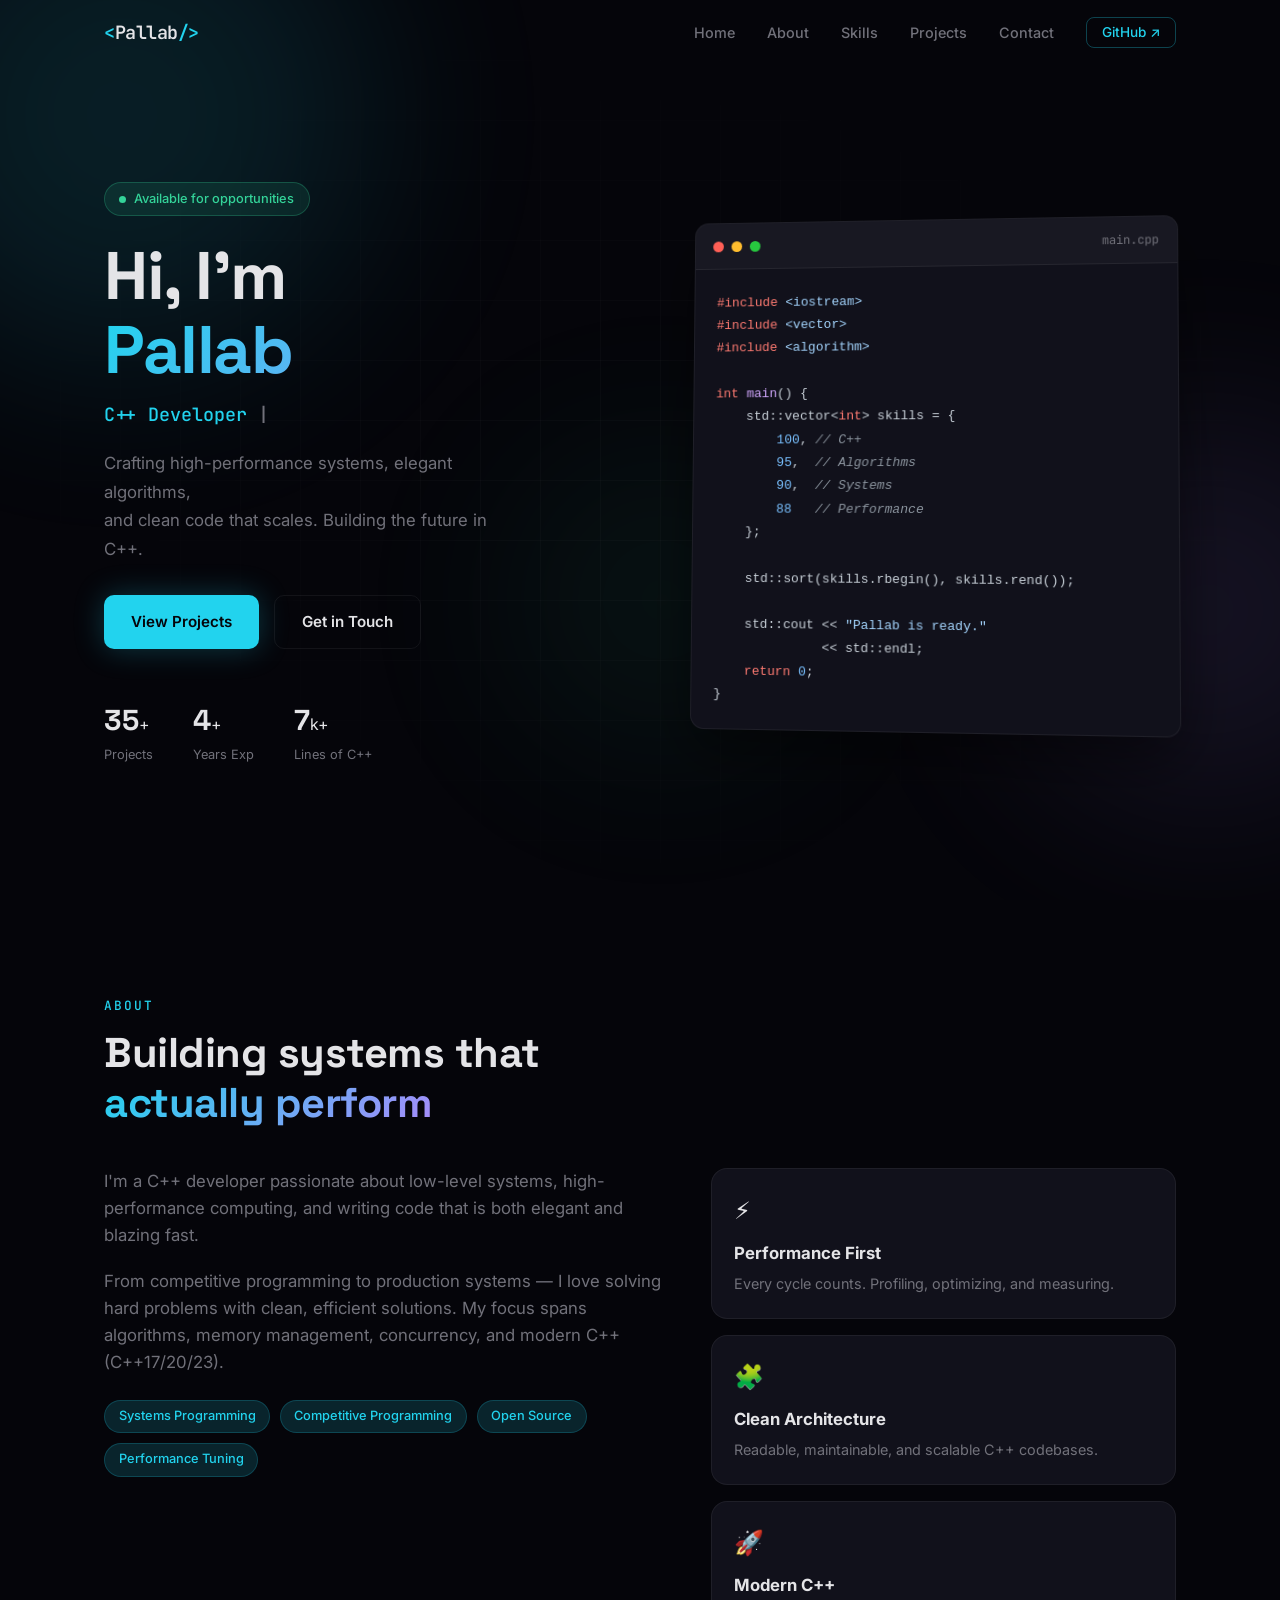
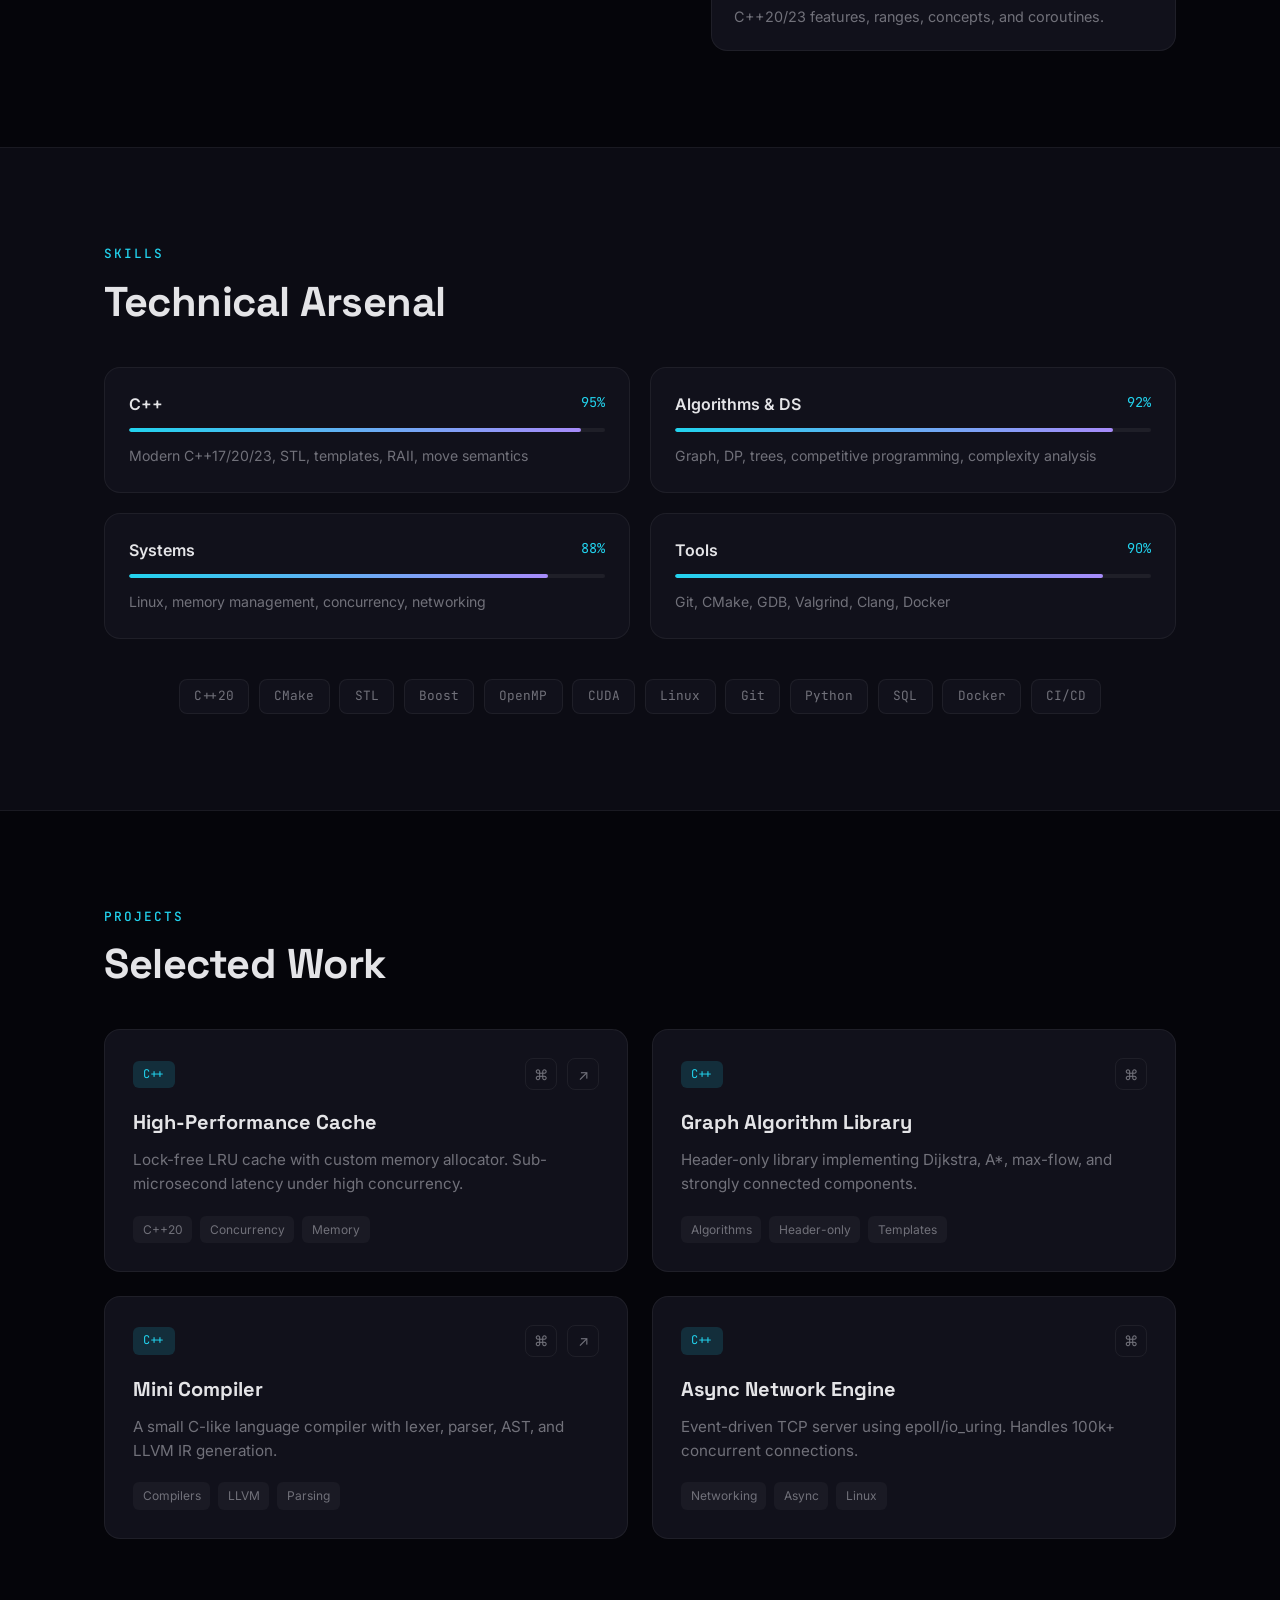
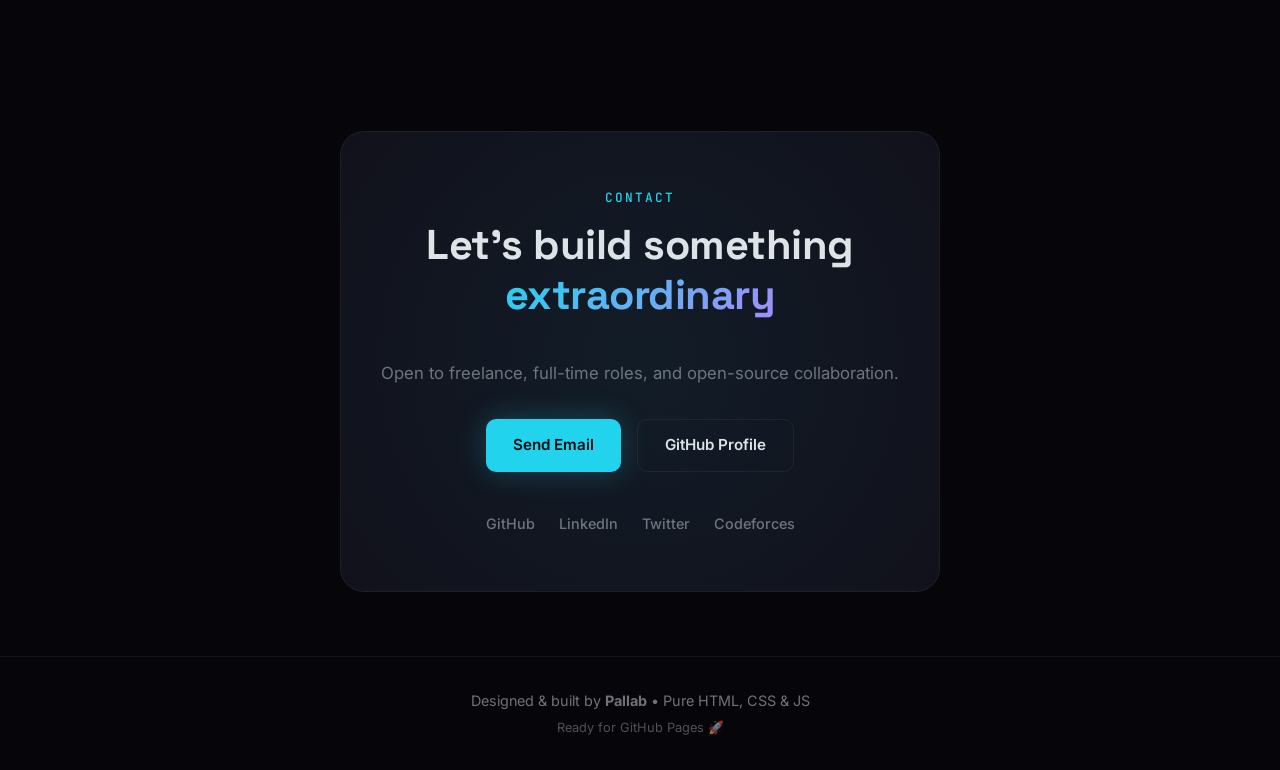
==== index.html @ 2d10306b "Add files via upload" ====
<!DOCTYPE html>
<html lang="en">
<head>
  <meta charset="UTF-8">
  <meta name="viewport" content="width=device-width, initial-scale=1.0">
  <title>Pallab • C++ Developer</title>
  <meta name="description" content="Pallab — Premium C++ Developer Portfolio. Systems, Algorithms & High-Performance Code.">
  <link rel="preconnect" href="https://fonts.googleapis.com">
  <link rel="preconnect" href="https://fonts.gstatic.com" crossorigin>
  <link href="https://fonts.googleapis.com/css2?family=Inter:wght@300;400;500;600;700&family=JetBrains+Mono:wght@400;500;600&family=Space+Grotesk:wght@400;500;600;700&display=swap" rel="stylesheet">
  <link rel="stylesheet" href="style.css">
</head>
<body>
  <!-- Cursor glow -->
  <div class="cursor-glow" id="cursorGlow"></div>

  <!-- Navbar -->
  <nav class="navbar" id="navbar">
    <div class="nav-inner">
      <a href="#home" class="logo">
        <span class="logo-bracket">&lt;</span>Pallab<span class="logo-bracket">/&gt;</span>
      </a>
      <ul class="nav-links" id="navLinks">
        <li><a href="#home">Home</a></li>
        <li><a href="#about">About</a></li>
        <li><a href="#skills">Skills</a></li>
        <li><a href="#projects">Projects</a></li>
        <li><a href="#contact">Contact</a></li>
        <li><a href="https://github.com" target="_blank" class="nav-github">GitHub ↗</a></li>
      </ul>
      <button class="menu-btn" id="menuBtn" aria-label="Menu">
        <span></span><span></span><span></span>
      </button>
    </div>
  </nav>

  <!-- Hero -->
  <section class="hero" id="home">
    <div class="hero-bg">
      <div class="grid-overlay"></div>
      <div class="orb orb-1"></div>
      <div class="orb orb-2"></div>
      <div class="orb orb-3"></div>
    </div>
    <div class="hero-content">
      <div class="hero-badge reveal">
        <span class="dot"></span> Available for opportunities
      </div>
      <h1 class="hero-title">
        <span class="reveal-text">Hi, I'm</span>
        <span class="name reveal-text">Pallab</span>
      </h1>
      <p class="hero-role reveal">
        <span class="typed-prefix">C++ Developer</span>
        <span class="typed-cursor">|</span>
      </p>
      <p class="hero-desc reveal">
        Crafting high-performance systems, elegant algorithms,<br>
        and clean code that scales. Building the future in C++.
      </p>
      <div class="hero-cta reveal">
        <a href="#projects" class="btn btn-primary">View Projects</a>
        <a href="#contact" class="btn btn-ghost">Get in Touch</a>
      </div>
      <div class="hero-stats reveal">
        <div class="stat">
          <span class="stat-num" data-count="50">0</span>+
          <span class="stat-label">Projects</span>
        </div>
        <div class="stat">
          <span class="stat-num" data-count="5">0</span>+
          <span class="stat-label">Years Exp</span>
        </div>
        <div class="stat">
          <span class="stat-num" data-count="10">0</span>k+
          <span class="stat-label">Lines of C++</span>
        </div>
      </div>
    </div>
    <div class="hero-code reveal">
      <div class="code-window">
        <div class="code-header">
          <span class="dot red"></span>
          <span class="dot yellow"></span>
          <span class="dot green"></span>
          <span class="code-title">main.cpp</span>
        </div>
        <pre class="code-body"><code><span class="kw">#include</span> <span class="str">&lt;iostream&gt;</span>
<span class="kw">#include</span> <span class="str">&lt;vector&gt;</span>
<span class="kw">#include</span> <span class="str">&lt;algorithm&gt;</span>

<span class="kw">int</span> <span class="fn">main</span>() {
    std::vector&lt;<span class="kw">int</span>&gt; skills = {
        <span class="num">100</span>, <span class="cm">// C++</span>
        <span class="num">95</span>,  <span class="cm">// Algorithms</span>
        <span class="num">90</span>,  <span class="cm">// Systems</span>
        <span class="num">88</span>   <span class="cm">// Performance</span>
    };
    
    std::sort(skills.rbegin(), skills.rend());
    
    std::cout &lt;&lt; <span class="str">"Pallab is ready."</span> 
              &lt;&lt; std::endl;
    <span class="kw">return</span> <span class="num">0</span>;
}</code></pre>
      </div>
    </div>
  </section>

  <!-- About -->
  <section class="about" id="about">
    <div class="container">
      <div class="section-label reveal">About</div>
      <h2 class="section-title reveal">Building systems that<br><span class="gradient">actually perform</span></h2>
      <div class="about-grid">
        <div class="about-text reveal">
          <p>
            I'm a C++ developer passionate about low-level systems, 
            high-performance computing, and writing code that is both 
            elegant and blazing fast.
          </p>
          <p>
            From competitive programming to production systems — 
            I love solving hard problems with clean, efficient solutions. 
            My focus spans algorithms, memory management, concurrency, 
            and modern C++ (C++17/20/23).
          </p>
          <div class="about-tags">
            <span>Systems Programming</span>
            <span>Competitive Programming</span>
            <span>Open Source</span>
            <span>Performance Tuning</span>
          </div>
        </div>
        <div class="about-cards">
          <div class="mini-card reveal">
            <div class="mini-icon">⚡</div>
            <h3>Performance First</h3>
            <p>Every cycle counts. Profiling, optimizing, and measuring.</p>
          </div>
          <div class="mini-card reveal">
            <div class="mini-icon">🧩</div>
            <h3>Clean Architecture</h3>
            <p>Readable, maintainable, and scalable C++ codebases.</p>
          </div>
          <div class="mini-card reveal">
            <div class="mini-icon">🚀</div>
            <h3>Modern C++</h3>
            <p>C++20/23 features, ranges, concepts, and coroutines.</p>
          </div>
        </div>
      </div>
    </div>
  </section>

  <!-- Skills -->
  <section class="skills" id="skills">
    <div class="container">
      <div class="section-label reveal">Skills</div>
      <h2 class="section-title reveal">Technical Arsenal</h2>
      <div class="skills-grid">
        <div class="skill-card reveal">
          <div class="skill-header">
            <span class="skill-name">C++</span>
            <span class="skill-pct">95%</span>
          </div>
          <div class="skill-bar"><div class="skill-fill" data-width="95"></div></div>
          <p>Modern C++17/20/23, STL, templates, RAII, move semantics</p>
        </div>
        <div class="skill-card reveal">
          <div class="skill-header">
            <span class="skill-name">Algorithms & DS</span>
            <span class="skill-pct">92%</span>
          </div>
          <div class="skill-bar"><div class="skill-fill" data-width="92"></div></div>
          <p>Graph, DP, trees, competitive programming, complexity analysis</p>
        </div>
        <div class="skill-card reveal">
          <div class="skill-header">
            <span class="skill-name">Systems</span>
            <span class="skill-pct">88%</span>
          </div>
          <div class="skill-bar"><div class="skill-fill" data-width="88"></div></div>
          <p>Linux, memory management, concurrency, networking</p>
        </div>
        <div class="skill-card reveal">
          <div class="skill-header">
            <span class="skill-name">Tools</span>
            <span class="skill-pct">90%</span>
          </div>
          <div class="skill-bar"><div class="skill-fill" data-width="90"></div></div>
          <p>Git, CMake, GDB, Valgrind, Clang, Docker</p>
        </div>
      </div>
      <div class="tech-pills reveal">
        <span>C++20</span><span>CMake</span><span>STL</span><span>Boost</span>
        <span>OpenMP</span><span>CUDA</span><span>Linux</span><span>Git</span>
        <span>Python</span><span>SQL</span><span>Docker</span><span>CI/CD</span>
      </div>
    </div>
  </section>

  <!-- Projects -->
  <section class="projects" id="projects">
    <div class="container">
      <div class="section-label reveal">Projects</div>
      <h2 class="section-title reveal">Selected Work</h2>
      <div class="projects-grid">
        <article class="project-card reveal">
          <div class="project-top">
            <span class="project-lang">C++</span>
            <div class="project-links">
              <a href="#" title="GitHub">⌘</a>
              <a href="#" title="Live">↗</a>
            </div>
          </div>
          <h3>High-Performance Cache</h3>
          <p>Lock-free LRU cache with custom memory allocator. Sub-microsecond latency under high concurrency.</p>
          <div class="project-tags">
            <span>C++20</span><span>Concurrency</span><span>Memory</span>
          </div>
        </article>
        <article class="project-card reveal">
          <div class="project-top">
            <span class="project-lang">C++</span>
            <div class="project-links">
              <a href="#" title="GitHub">⌘</a>
            </div>
          </div>
          <h3>Graph Algorithm Library</h3>
          <p>Header-only library implementing Dijkstra, A*, max-flow, and strongly connected components.</p>
          <div class="project-tags">
            <span>Algorithms</span><span>Header-only</span><span>Templates</span>
          </div>
        </article>
        <article class="project-card reveal">
          <div class="project-top">
            <span class="project-lang">C++</span>
            <div class="project-links">
              <a href="#" title="GitHub">⌘</a>
              <a href="#" title="Live">↗</a>
            </div>
          </div>
          <h3>Mini Compiler</h3>
          <p>A small C-like language compiler with lexer, parser, AST, and LLVM IR generation.</p>
          <div class="project-tags">
            <span>Compilers</span><span>LLVM</span><span>Parsing</span>
          </div>
        </article>
        <article class="project-card reveal">
          <div class="project-top">
            <span class="project-lang">C++</span>
            <div class="project-links">
              <a href="#" title="GitHub">⌘</a>
            </div>
          </div>
          <h3>Async Network Engine</h3>
          <p>Event-driven TCP server using epoll/io_uring. Handles 100k+ concurrent connections.</p>
          <div class="project-tags">
            <span>Networking</span><span>Async</span><span>Linux</span>
          </div>
        </article>
      </div>
    </div>
  </section>

  <!-- Contact -->
  <section class="contact" id="contact">
    <div class="container">
      <div class="contact-box reveal">
        <div class="section-label">Contact</div>
        <h2 class="section-title">Let's build something<br><span class="gradient">extraordinary</span></h2>
        <p class="contact-desc">Open to freelance, full-time roles, and open-source collaboration.</p>
        <div class="contact-actions">
          <a href="mailto:pallab@example.com" class="btn btn-primary">Send Email</a>
          <a href="https://github.com" target="_blank" class="btn btn-ghost">GitHub Profile</a>
        </div>
        <div class="socials">
          <a href="#" class="social">GitHub</a>
          <a href="#" class="social">LinkedIn</a>
          <a href="#" class="social">Twitter</a>
          <a href="#" class="social">Codeforces</a>
        </div>
      </div>
    </div>
  </section>

  <!-- Footer -->
  <footer class="footer">
    <div class="container">
      <p>Designed & built by <strong>Pallab</strong> • Pure HTML, CSS & JS</p>
      <p class="footer-note">Ready for GitHub Pages 🚀</p>
    </div>
  </footer>

  <script src="script.js"></script>
</body>
</html>
---- style.css ----
/* ===== Variables ===== */
:root {
  --bg: #05050a;
  --bg-elevated: #0c0c14;
  --bg-card: #11111b;
  --text: #e4e4e7;
  --text-muted: #71717a;
  --accent: #22d3ee;
  --accent-dim: rgba(34, 211, 238, 0.15);
  --purple: #a78bfa;
  --green: #34d399;
  --orange: #fb923c;
  --border: rgba(255, 255, 255, 0.06);
  --radius: 16px;
  --font: 'Inter', system-ui, sans-serif;
  --font-display: 'Space Grotesk', sans-serif;
  --font-mono: 'JetBrains Mono', monospace;
  --container: 1120px;
}

*, *::before, *::after { margin: 0; padding: 0; box-sizing: border-box; }

html { scroll-behavior: smooth; }

body {
  font-family: var(--font);
  background: var(--bg);
  color: var(--text);
  line-height: 1.6;
  overflow-x: hidden;
}

a { text-decoration: none; color: inherit; }
ul { list-style: none; }

.container {
  max-width: var(--container);
  margin: 0 auto;
  padding: 0 1.5rem;
}

/* ===== Cursor Glow ===== */
.cursor-glow {
  position: fixed;
  width: 400px;
  height: 400px;
  border-radius: 50%;
  background: radial-gradient(circle, rgba(34, 211, 238, 0.08), transparent 70%);
  pointer-events: none;
  z-index: 0;
  transform: translate(-50%, -50%);
  transition: opacity 0.3s ease;
  opacity: 0;
}

/* ===== Navbar ===== */
.navbar {
  position: fixed;
  top: 0; left: 0; right: 0;
  z-index: 100;
  padding: 1.1rem 0;
  transition: all 0.35s ease;
}
.navbar.scrolled {
  background: rgba(5, 5, 10, 0.85);
  backdrop-filter: blur(16px);
  border-bottom: 1px solid var(--border);
  padding: 0.85rem 0;
}
.nav-inner {
  max-width: var(--container);
  margin: 0 auto;
  padding: 0 1.5rem;
  display: flex;
  align-items: center;
  justify-content: space-between;
}
.logo {
  font-family: var(--font-mono);
  font-weight: 600;
  font-size: 1.15rem;
  letter-spacing: -0.5px;
}
.logo-bracket { color: var(--accent); }

.nav-links {
  display: flex;
  align-items: center;
  gap: 2rem;
}
.nav-links a {
  font-size: 0.9rem;
  font-weight: 500;
  color: var(--text-muted);
  transition: color 0.25s ease;
}
.nav-links a:hover { color: var(--text); }
.nav-github {
  color: var(--accent) !important;
  border: 1px solid rgba(34, 211, 238, 0.3);
  padding: 0.4rem 0.9rem;
  border-radius: 8px;
  font-size: 0.85rem !important;
}
.nav-github:hover {
  background: var(--accent-dim);
  border-color: var(--accent);
}

.menu-btn {
  display: none;
  flex-direction: column;
  gap: 5px;
  background: none;
  border: none;
  cursor: pointer;
  padding: 4px;
}
.menu-btn span {
  width: 22px; height: 2px;
  background: var(--text);
  border-radius: 2px;
  transition: all 0.3s ease;
}

/* ===== Buttons ===== */
.btn {
  display: inline-flex;
  align-items: center;
  justify-content: center;
  padding: 0.85rem 1.7rem;
  border-radius: 10px;
  font-family: var(--font);
  font-weight: 600;
  font-size: 0.95rem;
  border: none;
  cursor: pointer;
  transition: all 0.3s ease;
}
.btn-primary {
  background: var(--accent);
  color: #05050a;
  box-shadow: 0 0 30px rgba(34, 211, 238, 0.25);
}
.btn-primary:hover {
  transform: translateY(-2px);
  box-shadow: 0 0 40px rgba(34, 211, 238, 0.4);
}
.btn-ghost {
  background: transparent;
  color: var(--text);
  border: 1px solid var(--border);
}
.btn-ghost:hover {
  border-color: var(--accent);
  background: var(--accent-dim);
  transform: translateY(-2px);
}

/* ===== Hero ===== */
.hero {
  min-height: 100vh;
  display: grid;
  grid-template-columns: 1.1fr 1fr;
  align-items: center;
  gap: 3rem;
  max-width: var(--container);
  margin: 0 auto;
  padding: 7rem 1.5rem 4rem;
  position: relative;
}
.hero-bg {
  position: fixed;
  inset: 0;
  z-index: -1;
  overflow: hidden;
  pointer-events: none;
}
.grid-overlay {
  position: absolute;
  inset: 0;
  background-image:
    linear-gradient(rgba(255,255,255,0.02) 1px, transparent 1px),
    linear-gradient(90deg, rgba(255,255,255,0.02) 1px, transparent 1px);
  background-size: 60px 60px;
  mask-image: radial-gradient(ellipse at center, black 20%, transparent 70%);
}
.orb {
  position: absolute;
  border-radius: 50%;
  filter: blur(100px);
  opacity: 0.4;
  animation: float 18s ease-in-out infinite;
}
.orb-1 {
  width: 500px; height: 500px;
  background: var(--accent);
  top: -15%; left: -10%;
  opacity: 0.12;
}
.orb-2 {
  width: 400px; height: 400px;
  background: var(--purple);
  bottom: 10%; right: -10%;
  opacity: 0.1;
  animation-delay: -6s;
}
.orb-3 {
  width: 300px; height: 300px;
  background: var(--green);
  top: 50%; left: 40%;
  opacity: 0.08;
  animation-delay: -12s;
}
@keyframes float {
  0%, 100% { transform: translate(0, 0); }
  33% { transform: translate(30px, -20px); }
  66% { transform: translate(-20px, 25px); }
}

.hero-badge {
  display: inline-flex;
  align-items: center;
  gap: 0.5rem;
  font-size: 0.8rem;
  color: var(--green);
  background: rgba(52, 211, 153, 0.1);
  border: 1px solid rgba(52, 211, 153, 0.25);
  padding: 0.35rem 0.9rem;
  border-radius: 50px;
  margin-bottom: 1.5rem;
  font-weight: 500;
}
.hero-badge .dot {
  width: 7px; height: 7px;
  background: var(--green);
  border-radius: 50%;
  animation: pulse 2s ease infinite;
}
@keyframes pulse {
  0%, 100% { opacity: 1; }
  50% { opacity: 0.4; }
}

.hero-title {
  font-family: var(--font-display);
  font-size: clamp(2.8rem, 6vw, 4.2rem);
  font-weight: 700;
  line-height: 1.1;
  margin-bottom: 0.75rem;
  letter-spacing: -1.5px;
}
.hero-title .name {
  display: block;
  background: linear-gradient(135deg, var(--accent), var(--purple), var(--green));
  -webkit-background-clip: text;
  -webkit-text-fill-color: transparent;
  background-clip: text;
  background-size: 200% 200%;
  animation: gradientShift 6s ease infinite;
}
@keyframes gradientShift {
  0%, 100% { background-position: 0% 50%; }
  50% { background-position: 100% 50%; }
}

.hero-role {
  font-family: var(--font-mono);
  font-size: 1.15rem;
  color: var(--accent);
  margin-bottom: 1.25rem;
  font-weight: 500;
}
.typed-cursor {
  animation: blink 1s step-end infinite;
  color: var(--text-muted);
}
@keyframes blink {
  50% { opacity: 0; }
}

.hero-desc {
  color: var(--text-muted);
  font-size: 1.05rem;
  max-width: 420px;
  margin-bottom: 2rem;
  line-height: 1.7;
}

.hero-cta {
  display: flex;
  gap: 0.9rem;
  margin-bottom: 3rem;
  flex-wrap: wrap;
}

.hero-stats {
  display: flex;
  gap: 2.5rem;
}
.stat-num {
  font-family: var(--font-display);
  font-size: 1.8rem;
  font-weight: 700;
  color: var(--text);
}
.stat-label {
  display: block;
  font-size: 0.8rem;
  color: var(--text-muted);
  margin-top: 0.15rem;
}

/* Code Window */
.hero-code { perspective: 1000px; }
.code-window {
  background: var(--bg-card);
  border: 1px solid var(--border);
  border-radius: 14px;
  overflow: hidden;
  box-shadow: 0 25px 60px rgba(0,0,0,0.5);
  transform: rotateY(-4deg) rotateX(2deg);
  transition: transform 0.4s ease;
}
.code-window:hover {
  transform: rotateY(0) rotateX(0);
}
.code-header {
  display: flex;
  align-items: center;
  gap: 0.5rem;
  padding: 0.85rem 1.1rem;
  background: rgba(255,255,255,0.03);
  border-bottom: 1px solid var(--border);
}
.code-header .dot {
  width: 11px; height: 11px;
  border-radius: 50%;
}
.dot.red { background: #ff5f56; }
.dot.yellow { background: #ffbd2e; }
.dot.green { background: #27c93f; }
.code-title {
  margin-left: auto;
  font-family: var(--font-mono);
  font-size: 0.75rem;
  color: var(--text-muted);
}
.code-body {
  padding: 1.4rem;
  font-family: var(--font-mono);
  font-size: 0.82rem;
  line-height: 1.7;
  overflow-x: auto;
  color: #c9d1d9;
}
.code-body .kw { color: #ff7b72; }
.code-body .fn { color: #d2a8ff; }
.code-body .str { color: #a5d6ff; }
.code-body .num { color: #79c0ff; }
.code-body .cm { color: #8b949e; font-style: italic; }

/* ===== Sections Common ===== */
.section-label {
  font-family: var(--font-mono);
  font-size: 0.8rem;
  color: var(--accent);
  letter-spacing: 2px;
  text-transform: uppercase;
  margin-bottom: 0.75rem;
  font-weight: 500;
}
.section-title {
  font-family: var(--font-display);
  font-size: clamp(1.9rem, 4vw, 2.6rem);
  font-weight: 700;
  line-height: 1.2;
  margin-bottom: 2.5rem;
  letter-spacing: -0.5px;
}
.gradient {
  background: linear-gradient(135deg, var(--accent), var(--purple));
  -webkit-background-clip: text;
  -webkit-text-fill-color: transparent;
  background-clip: text;
}

/* ===== About ===== */
.about {
  padding: 6rem 0;
}
.about-grid {
  display: grid;
  grid-template-columns: 1.2fr 1fr;
  gap: 3rem;
  align-items: start;
}
.about-text p {
  color: var(--text-muted);
  margin-bottom: 1.2rem;
  font-size: 1.05rem;
}
.about-tags {
  display: flex;
  flex-wrap: wrap;
  gap: 0.6rem;
  margin-top: 1.5rem;
}
.about-tags span {
  font-size: 0.8rem;
  padding: 0.35rem 0.85rem;
  background: var(--accent-dim);
  border: 1px solid rgba(34, 211, 238, 0.2);
  border-radius: 50px;
  color: var(--accent);
  font-weight: 500;
}
.about-cards {
  display: flex;
  flex-direction: column;
  gap: 1rem;
}
.mini-card {
  background: var(--bg-card);
  border: 1px solid var(--border);
  border-radius: var(--radius);
  padding: 1.4rem;
  transition: all 0.3s ease;
}
.mini-card:hover {
  border-color: rgba(34, 211, 238, 0.3);
  transform: translateX(6px);
}
.mini-icon { font-size: 1.5rem; margin-bottom: 0.6rem; }
.mini-card h3 {
  font-size: 1.05rem;
  margin-bottom: 0.35rem;
}
.mini-card p {
  color: var(--text-muted);
  font-size: 0.9rem;
}

/* ===== Skills ===== */
.skills {
  padding: 6rem 0;
  background: var(--bg-elevated);
  border-top: 1px solid var(--border);
  border-bottom: 1px solid var(--border);
}
.skills-grid {
  display: grid;
  grid-template-columns: repeat(2, 1fr);
  gap: 1.25rem;
  margin-bottom: 2.5rem;
}
.skill-card {
  background: var(--bg-card);
  border: 1px solid var(--border);
  border-radius: var(--radius);
  padding: 1.5rem;
  transition: all 0.3s ease;
}
.skill-card:hover {
  border-color: rgba(34, 211, 238, 0.25);
}
.skill-header {
  display: flex;
  justify-content: space-between;
  margin-bottom: 0.7rem;
}
.skill-name { font-weight: 600; }
.skill-pct {
  font-family: var(--font-mono);
  font-size: 0.85rem;
  color: var(--accent);
}
.skill-bar {
  height: 4px;
  background: rgba(255,255,255,0.06);
  border-radius: 4px;
  overflow: hidden;
  margin-bottom: 0.8rem;
}
.skill-fill {
  height: 100%;
  width: 0;
  background: linear-gradient(90deg, var(--accent), var(--purple));
  border-radius: 4px;
  transition: width 1.2s cubic-bezier(0.22, 1, 0.36, 1);
}
.skill-card p {
  color: var(--text-muted);
  font-size: 0.88rem;
}
.tech-pills {
  display: flex;
  flex-wrap: wrap;
  gap: 0.6rem;
  justify-content: center;
}
.tech-pills span {
  font-family: var(--font-mono);
  font-size: 0.8rem;
  padding: 0.4rem 0.9rem;
  background: var(--bg-card);
  border: 1px solid var(--border);
  border-radius: 8px;
  color: var(--text-muted);
  transition: all 0.25s ease;
}
.tech-pills span:hover {
  border-color: var(--accent);
  color: var(--accent);
}

/* ===== Projects ===== */
.projects {
  padding: 6rem 0;
}
.projects-grid {
  display: grid;
  grid-template-columns: repeat(2, 1fr);
  gap: 1.5rem;
}
.project-card {
  background: var(--bg-card);
  border: 1px solid var(--border);
  border-radius: var(--radius);
  padding: 1.75rem;
  transition: all 0.35s ease;
  position: relative;
  overflow: hidden;
}
.project-card::before {
  content: '';
  position: absolute;
  top: 0; left: 0; right: 0;
  height: 2px;
  background: linear-gradient(90deg, var(--accent), var(--purple));
  opacity: 0;
  transition: opacity 0.3s ease;
}
.project-card:hover {
  border-color: rgba(34, 211, 238, 0.25);
  transform: translateY(-6px);
  box-shadow: 0 20px 40px rgba(0,0,0,0.3);
}
.project-card:hover::before { opacity: 1; }

.project-top {
  display: flex;
  justify-content: space-between;
  align-items: center;
  margin-bottom: 1rem;
}
.project-lang {
  font-family: var(--font-mono);
  font-size: 0.75rem;
  color: var(--accent);
  background: var(--accent-dim);
  padding: 0.25rem 0.65rem;
  border-radius: 6px;
}
.project-links {
  display: flex;
  gap: 0.6rem;
}
.project-links a {
  width: 32px; height: 32px;
  display: flex;
  align-items: center;
  justify-content: center;
  border: 1px solid var(--border);
  border-radius: 8px;
  font-size: 0.9rem;
  color: var(--text-muted);
  transition: all 0.25s ease;
}
.project-links a:hover {
  border-color: var(--accent);
  color: var(--accent);
}
.project-card h3 {
  font-family: var(--font-display);
  font-size: 1.25rem;
  margin-bottom: 0.6rem;
}
.project-card p {
  color: var(--text-muted);
  font-size: 0.95rem;
  margin-bottom: 1.2rem;
  line-height: 1.6;
}
.project-tags {
  display: flex;
  flex-wrap: wrap;
  gap: 0.5rem;
}
.project-tags span {
  font-size: 0.75rem;
  color: var(--text-muted);
  background: rgba(255,255,255,0.04);
  padding: 0.25rem 0.6rem;
  border-radius: 6px;
}

/* ===== Contact ===== */
.contact {
  padding: 6rem 0 4rem;
}
.contact-box {
  text-align: center;
  max-width: 600px;
  margin: 0 auto;
  background: var(--bg-card);
  border: 1px solid var(--border);
  border-radius: 24px;
  padding: 3.5rem 2rem;
  position: relative;
  overflow: hidden;
}
.contact-box::before {
  content: '';
  position: absolute;
  top: -50%; left: -50%;
  width: 200%; height: 200%;
  background: radial-gradient(circle at center, rgba(34, 211, 238, 0.06), transparent 50%);
  pointer-events: none;
}
.contact-desc {
  color: var(--text-muted);
  margin-bottom: 2rem;
  font-size: 1.05rem;
}
.contact-actions {
  display: flex;
  gap: 1rem;
  justify-content: center;
  flex-wrap: wrap;
  margin-bottom: 2.5rem;
}
.socials {
  display: flex;
  gap: 1.5rem;
  justify-content: center;
  flex-wrap: wrap;
}
.social {
  font-size: 0.9rem;
  color: var(--text-muted);
  font-weight: 500;
  transition: color 0.25s ease;
}
.social:hover { color: var(--accent); }

/* ===== Footer ===== */
.footer {
  padding: 2rem 0;
  border-top: 1px solid var(--border);
  text-align: center;
  color: var(--text-muted);
  font-size: 0.9rem;
}
.footer-note {
  margin-top: 0.35rem;
  font-size: 0.8rem;
  opacity: 0.7;
}

/* ===== Reveal Animation ===== */
.reveal {
  opacity: 0;
  transform: translateY(30px);
  transition: opacity 0.7s ease, transform 0.7s ease;
}
.reveal.visible {
  opacity: 1;
  transform: translateY(0);
}

/* ===== Responsive ===== */
@media (max-width: 960px) {
  .hero {
    grid-template-columns: 1fr;
    text-align: center;
    padding-top: 6rem;
  }
  .hero-desc { margin-left: auto; margin-right: auto; }
  .hero-cta, .hero-stats { justify-content: center; }
  .hero-code { max-width: 500px; margin: 0 auto; }
  .code-window { transform: none; }
  .about-grid { grid-template-columns: 1fr; }
  .skills-grid, .projects-grid { grid-template-columns: 1fr; }
}

@media (max-width: 720px) {
  .nav-links {
    position: fixed;
    top: 0; right: -100%;
    width: 70%;
    max-width: 280px;
    height: 100vh;
    background: rgba(5, 5, 10, 0.97);
    backdrop-filter: blur(20px);
    flex-direction: column;
    padding: 5.5rem 2rem;
    gap: 1.4rem;
    transition: right 0.35s ease;
    border-left: 1px solid var(--border);
  }
  .nav-links.open { right: 0; }
  .menu-btn { display: flex; }
  .menu-btn.active span:nth-child(1) { transform: rotate(45deg) translate(5px, 5px); }
  .menu-btn.active span:nth-child(2) { opacity: 0; }
  .menu-btn.active span:nth-child(3) { transform: rotate(-45deg) translate(5px, -5px); }
  .hero-stats { gap: 1.5rem; }
  .stat-num { font-size: 1.5rem; }
}
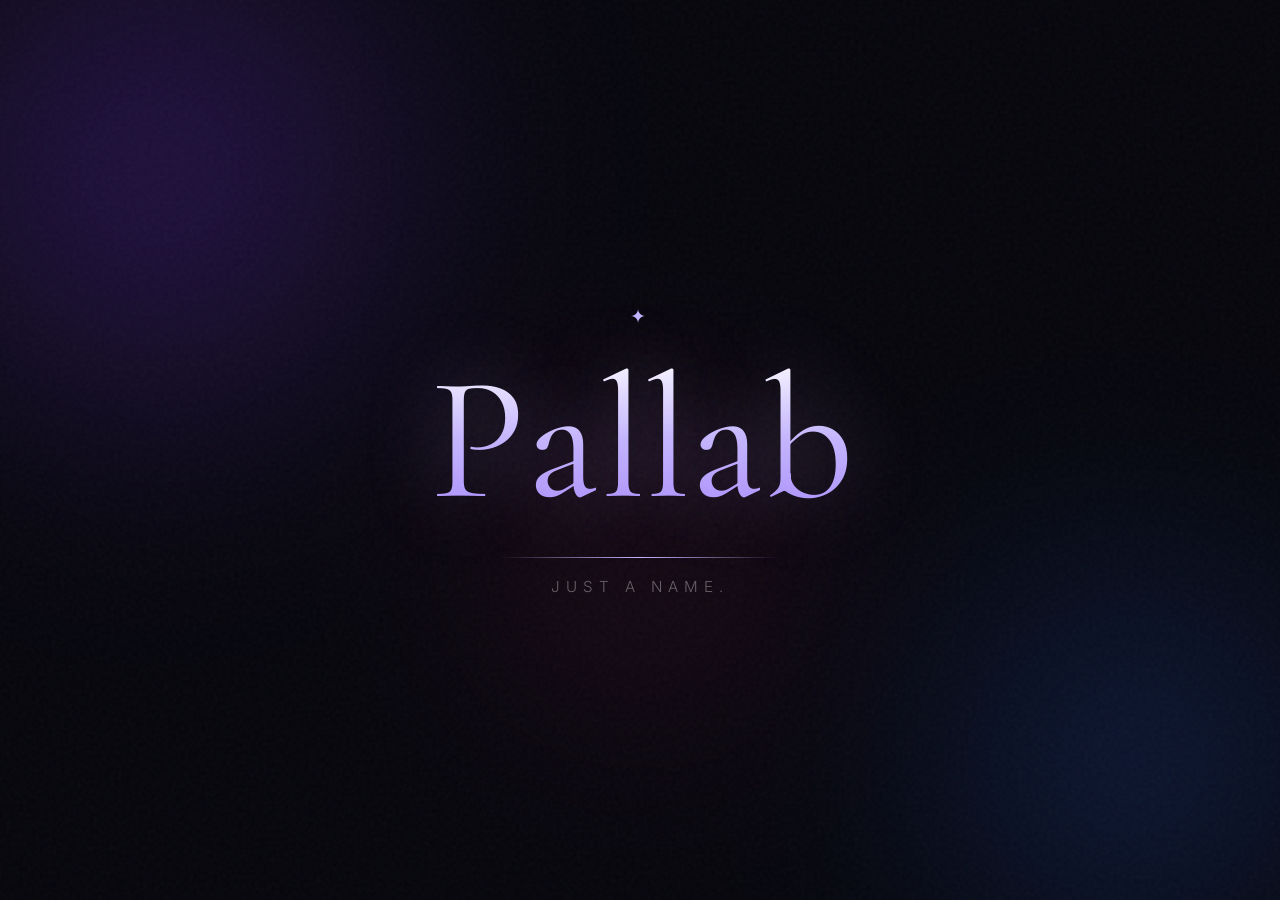
==== commit 72c933b7: "Add files via upload" ====
--- a/index.html
+++ b/index.html
@@ -3,295 +3,37 @@
 <head>
   <meta charset="UTF-8">
   <meta name="viewport" content="width=device-width, initial-scale=1.0">
-  <title>Pallab • C++ Developer</title>
-  <meta name="description" content="Pallab — Premium C++ Developer Portfolio. Systems, Algorithms & High-Performance Code.">
+  <title>Pallab</title>
   <link rel="preconnect" href="https://fonts.googleapis.com">
   <link rel="preconnect" href="https://fonts.gstatic.com" crossorigin>
-  <link href="https://fonts.googleapis.com/css2?family=Inter:wght@300;400;500;600;700&family=JetBrains+Mono:wght@400;500;600&family=Space+Grotesk:wght@400;500;600;700&display=swap" rel="stylesheet">
+  <link href="https://fonts.googleapis.com/css2?family=Cormorant+Garamond:wght@300;400;500;600&family=Inter:wght@300;400;500&display=swap" rel="stylesheet">
   <link rel="stylesheet" href="style.css">
 </head>
 <body>
-  <!-- Cursor glow -->
-  <div class="cursor-glow" id="cursorGlow"></div>
+  <div class="bg">
+    <div class="gradient gradient-1"></div>
+    <div class="gradient gradient-2"></div>
+    <div class="gradient gradient-3"></div>
+    <div class="noise"></div>
+  </div>
 
-  <!-- Navbar -->
-  <nav class="navbar" id="navbar">
-    <div class="nav-inner">
-      <a href="#home" class="logo">
-        <span class="logo-bracket">&lt;</span>Pallab<span class="logo-bracket">/&gt;</span>
-      </a>
-      <ul class="nav-links" id="navLinks">
-        <li><a href="#home">Home</a></li>
-        <li><a href="#about">About</a></li>
-        <li><a href="#skills">Skills</a></li>
-        <li><a href="#projects">Projects</a></li>
-        <li><a href="#contact">Contact</a></li>
-        <li><a href="https://github.com" target="_blank" class="nav-github">GitHub ↗</a></li>
-      </ul>
-      <button class="menu-btn" id="menuBtn" aria-label="Menu">
-        <span></span><span></span><span></span>
-      </button>
+  <main class="stage">
+    <div class="name-wrap">
+      <p class="eyebrow">✦</p>
+      <h1 class="name" id="name">
+        <span class="letter">P</span>
+        <span class="letter">a</span>
+        <span class="letter">l</span>
+        <span class="letter">l</span>
+        <span class="letter">a</span>
+        <span class="letter">b</span>
+      </h1>
+      <div class="line"></div>
+      <p class="tagline">just a name.</p>
     </div>
-  </nav>
+  </main>
 
-  <!-- Hero -->
-  <section class="hero" id="home">
-    <div class="hero-bg">
-      <div class="grid-overlay"></div>
-      <div class="orb orb-1"></div>
-      <div class="orb orb-2"></div>
-      <div class="orb orb-3"></div>
-    </div>
-    <div class="hero-content">
-      <div class="hero-badge reveal">
-        <span class="dot"></span> Available for opportunities
-      </div>
-      <h1 class="hero-title">
-        <span class="reveal-text">Hi, I'm</span>
-        <span class="name reveal-text">Pallab</span>
-      </h1>
-      <p class="hero-role reveal">
-        <span class="typed-prefix">C++ Developer</span>
-        <span class="typed-cursor">|</span>
-      </p>
-      <p class="hero-desc reveal">
-        Crafting high-performance systems, elegant algorithms,<br>
-        and clean code that scales. Building the future in C++.
-      </p>
-      <div class="hero-cta reveal">
-        <a href="#projects" class="btn btn-primary">View Projects</a>
-        <a href="#contact" class="btn btn-ghost">Get in Touch</a>
-      </div>
-      <div class="hero-stats reveal">
-        <div class="stat">
-          <span class="stat-num" data-count="50">0</span>+
-          <span class="stat-label">Projects</span>
-        </div>
-        <div class="stat">
-          <span class="stat-num" data-count="5">0</span>+
-          <span class="stat-label">Years Exp</span>
-        </div>
-        <div class="stat">
-          <span class="stat-num" data-count="10">0</span>k+
-          <span class="stat-label">Lines of C++</span>
-        </div>
-      </div>
-    </div>
-    <div class="hero-code reveal">
-      <div class="code-window">
-        <div class="code-header">
-          <span class="dot red"></span>
-          <span class="dot yellow"></span>
-          <span class="dot green"></span>
-          <span class="code-title">main.cpp</span>
-        </div>
-        <pre class="code-body"><code><span class="kw">#include</span> <span class="str">&lt;iostream&gt;</span>
-<span class="kw">#include</span> <span class="str">&lt;vector&gt;</span>
-<span class="kw">#include</span> <span class="str">&lt;algorithm&gt;</span>
-
-<span class="kw">int</span> <span class="fn">main</span>() {
-    std::vector&lt;<span class="kw">int</span>&gt; skills = {
-        <span class="num">100</span>, <span class="cm">// C++</span>
-        <span class="num">95</span>,  <span class="cm">// Algorithms</span>
-        <span class="num">90</span>,  <span class="cm">// Systems</span>
-        <span class="num">88</span>   <span class="cm">// Performance</span>
-    };
-    
-    std::sort(skills.rbegin(), skills.rend());
-    
-    std::cout &lt;&lt; <span class="str">"Pallab is ready."</span> 
-              &lt;&lt; std::endl;
-    <span class="kw">return</span> <span class="num">0</span>;
-}</code></pre>
-      </div>
-    </div>
-  </section>
-
-  <!-- About -->
-  <section class="about" id="about">
-    <div class="container">
-      <div class="section-label reveal">About</div>
-      <h2 class="section-title reveal">Building systems that<br><span class="gradient">actually perform</span></h2>
-      <div class="about-grid">
-        <div class="about-text reveal">
-          <p>
-            I'm a C++ developer passionate about low-level systems, 
-            high-performance computing, and writing code that is both 
-            elegant and blazing fast.
-          </p>
-          <p>
-            From competitive programming to production systems — 
-            I love solving hard problems with clean, efficient solutions. 
-            My focus spans algorithms, memory management, concurrency, 
-            and modern C++ (C++17/20/23).
-          </p>
-          <div class="about-tags">
-            <span>Systems Programming</span>
-            <span>Competitive Programming</span>
-            <span>Open Source</span>
-            <span>Performance Tuning</span>
-          </div>
-        </div>
-        <div class="about-cards">
-          <div class="mini-card reveal">
-            <div class="mini-icon">⚡</div>
-            <h3>Performance First</h3>
-            <p>Every cycle counts. Profiling, optimizing, and measuring.</p>
-          </div>
-          <div class="mini-card reveal">
-            <div class="mini-icon">🧩</div>
-            <h3>Clean Architecture</h3>
-            <p>Readable, maintainable, and scalable C++ codebases.</p>
-          </div>
-          <div class="mini-card reveal">
-            <div class="mini-icon">🚀</div>
-            <h3>Modern C++</h3>
-            <p>C++20/23 features, ranges, concepts, and coroutines.</p>
-          </div>
-        </div>
-      </div>
-    </div>
-  </section>
-
-  <!-- Skills -->
-  <section class="skills" id="skills">
-    <div class="container">
-      <div class="section-label reveal">Skills</div>
-      <h2 class="section-title reveal">Technical Arsenal</h2>
-      <div class="skills-grid">
-        <div class="skill-card reveal">
-          <div class="skill-header">
-            <span class="skill-name">C++</span>
-            <span class="skill-pct">95%</span>
-          </div>
-          <div class="skill-bar"><div class="skill-fill" data-width="95"></div></div>
-          <p>Modern C++17/20/23, STL, templates, RAII, move semantics</p>
-        </div>
-        <div class="skill-card reveal">
-          <div class="skill-header">
-            <span class="skill-name">Algorithms & DS</span>
-            <span class="skill-pct">92%</span>
-          </div>
-          <div class="skill-bar"><div class="skill-fill" data-width="92"></div></div>
-          <p>Graph, DP, trees, competitive programming, complexity analysis</p>
-        </div>
-        <div class="skill-card reveal">
-          <div class="skill-header">
-            <span class="skill-name">Systems</span>
-            <span class="skill-pct">88%</span>
-          </div>
-          <div class="skill-bar"><div class="skill-fill" data-width="88"></div></div>
-          <p>Linux, memory management, concurrency, networking</p>
-        </div>
-        <div class="skill-card reveal">
-          <div class="skill-header">
-            <span class="skill-name">Tools</span>
-            <span class="skill-pct">90%</span>
-          </div>
-          <div class="skill-bar"><div class="skill-fill" data-width="90"></div></div>
-          <p>Git, CMake, GDB, Valgrind, Clang, Docker</p>
-        </div>
-      </div>
-      <div class="tech-pills reveal">
-        <span>C++20</span><span>CMake</span><span>STL</span><span>Boost</span>
-        <span>OpenMP</span><span>CUDA</span><span>Linux</span><span>Git</span>
-        <span>Python</span><span>SQL</span><span>Docker</span><span>CI/CD</span>
-      </div>
-    </div>
-  </section>
-
-  <!-- Projects -->
-  <section class="projects" id="projects">
-    <div class="container">
-      <div class="section-label reveal">Projects</div>
-      <h2 class="section-title reveal">Selected Work</h2>
-      <div class="projects-grid">
-        <article class="project-card reveal">
-          <div class="project-top">
-            <span class="project-lang">C++</span>
-            <div class="project-links">
-              <a href="#" title="GitHub">⌘</a>
-              <a href="#" title="Live">↗</a>
-            </div>
-          </div>
-          <h3>High-Performance Cache</h3>
-          <p>Lock-free LRU cache with custom memory allocator. Sub-microsecond latency under high concurrency.</p>
-          <div class="project-tags">
-            <span>C++20</span><span>Concurrency</span><span>Memory</span>
-          </div>
-        </article>
-        <article class="project-card reveal">
-          <div class="project-top">
-            <span class="project-lang">C++</span>
-            <div class="project-links">
-              <a href="#" title="GitHub">⌘</a>
-            </div>
-          </div>
-          <h3>Graph Algorithm Library</h3>
-          <p>Header-only library implementing Dijkstra, A*, max-flow, and strongly connected components.</p>
-          <div class="project-tags">
-            <span>Algorithms</span><span>Header-only</span><span>Templates</span>
-          </div>
-        </article>
-        <article class="project-card reveal">
-          <div class="project-top">
-            <span class="project-lang">C++</span>
-            <div class="project-links">
-              <a href="#" title="GitHub">⌘</a>
-              <a href="#" title="Live">↗</a>
-            </div>
-          </div>
-          <h3>Mini Compiler</h3>
-          <p>A small C-like language compiler with lexer, parser, AST, and LLVM IR generation.</p>
-          <div class="project-tags">
-            <span>Compilers</span><span>LLVM</span><span>Parsing</span>
-          </div>
-        </article>
-        <article class="project-card reveal">
-          <div class="project-top">
-            <span class="project-lang">C++</span>
-            <div class="project-links">
-              <a href="#" title="GitHub">⌘</a>
-            </div>
-          </div>
-          <h3>Async Network Engine</h3>
-          <p>Event-driven TCP server using epoll/io_uring. Handles 100k+ concurrent connections.</p>
-          <div class="project-tags">
-            <span>Networking</span><span>Async</span><span>Linux</span>
-          </div>
-        </article>
-      </div>
-    </div>
-  </section>
-
-  <!-- Contact -->
-  <section class="contact" id="contact">
-    <div class="container">
-      <div class="contact-box reveal">
-        <div class="section-label">Contact</div>
-        <h2 class="section-title">Let's build something<br><span class="gradient">extraordinary</span></h2>
-        <p class="contact-desc">Open to freelance, full-time roles, and open-source collaboration.</p>
-        <div class="contact-actions">
-          <a href="mailto:pallab@example.com" class="btn btn-primary">Send Email</a>
-          <a href="https://github.com" target="_blank" class="btn btn-ghost">GitHub Profile</a>
-        </div>
-        <div class="socials">
-          <a href="#" class="social">GitHub</a>
-          <a href="#" class="social">LinkedIn</a>
-          <a href="#" class="social">Twitter</a>
-          <a href="#" class="social">Codeforces</a>
-        </div>
-      </div>
-    </div>
-  </section>
-
-  <!-- Footer -->
-  <footer class="footer">
-    <div class="container">
-      <p>Designed & built by <strong>Pallab</strong> • Pure HTML, CSS & JS</p>
-      <p class="footer-note">Ready for GitHub Pages 🚀</p>
-    </div>
-  </footer>
+  <div class="particles" id="particles"></div>
 
   <script src="script.js"></script>
 </body>
--- a/style.css
+++ b/style.css
@@ -1,719 +1,247 @@
-/* ===== Variables ===== */
+*, *::before, *::after {
+  margin: 0;
+  padding: 0;
+  box-sizing: border-box;
+}
+
 :root {
-  --bg: #05050a;
-  --bg-elevated: #0c0c14;
-  --bg-card: #11111b;
-  --text: #e4e4e7;
-  --text-muted: #71717a;
-  --accent: #22d3ee;
-  --accent-dim: rgba(34, 211, 238, 0.15);
-  --purple: #a78bfa;
-  --green: #34d399;
-  --orange: #fb923c;
-  --border: rgba(255, 255, 255, 0.06);
-  --radius: 16px;
-  --font: 'Inter', system-ui, sans-serif;
-  --font-display: 'Space Grotesk', sans-serif;
-  --font-mono: 'JetBrains Mono', monospace;
-  --container: 1120px;
-}
-
-*, *::before, *::after { margin: 0; padding: 0; box-sizing: border-box; }
-
-html { scroll-behavior: smooth; }
+  --bg: #06060c;
+  --text: #f5f5f7;
+  --muted: rgba(255, 255, 255, 0.35);
+  --accent: #c4b5fd;
+  --glow: rgba(196, 181, 253, 0.4);
+}
+
+html, body {
+  height: 100%;
+  overflow: hidden;
+}
 
 body {
-  font-family: var(--font);
+  font-family: 'Inter', system-ui, sans-serif;
   background: var(--bg);
   color: var(--text);
-  line-height: 1.6;
-  overflow-x: hidden;
-}
-
-a { text-decoration: none; color: inherit; }
-ul { list-style: none; }
-
-.container {
-  max-width: var(--container);
-  margin: 0 auto;
-  padding: 0 1.5rem;
-}
-
-/* ===== Cursor Glow ===== */
-.cursor-glow {
-  position: fixed;
-  width: 400px;
-  height: 400px;
-  border-radius: 50%;
-  background: radial-gradient(circle, rgba(34, 211, 238, 0.08), transparent 70%);
-  pointer-events: none;
-  z-index: 0;
-  transform: translate(-50%, -50%);
-  transition: opacity 0.3s ease;
-  opacity: 0;
-}
-
-/* ===== Navbar ===== */
-.navbar {
-  position: fixed;
-  top: 0; left: 0; right: 0;
-  z-index: 100;
-  padding: 1.1rem 0;
-  transition: all 0.35s ease;
-}
-.navbar.scrolled {
-  background: rgba(5, 5, 10, 0.85);
-  backdrop-filter: blur(16px);
-  border-bottom: 1px solid var(--border);
-  padding: 0.85rem 0;
-}
-.nav-inner {
-  max-width: var(--container);
-  margin: 0 auto;
-  padding: 0 1.5rem;
   display: flex;
   align-items: center;
-  justify-content: space-between;
-}
-.logo {
-  font-family: var(--font-mono);
-  font-weight: 600;
-  font-size: 1.15rem;
-  letter-spacing: -0.5px;
-}
-.logo-bracket { color: var(--accent); }
-
-.nav-links {
-  display: flex;
-  align-items: center;
-  gap: 2rem;
-}
-.nav-links a {
-  font-size: 0.9rem;
-  font-weight: 500;
-  color: var(--text-muted);
-  transition: color 0.25s ease;
-}
-.nav-links a:hover { color: var(--text); }
-.nav-github {
-  color: var(--accent) !important;
-  border: 1px solid rgba(34, 211, 238, 0.3);
-  padding: 0.4rem 0.9rem;
-  border-radius: 8px;
-  font-size: 0.85rem !important;
-}
-.nav-github:hover {
-  background: var(--accent-dim);
-  border-color: var(--accent);
-}
-
-.menu-btn {
-  display: none;
-  flex-direction: column;
-  gap: 5px;
-  background: none;
-  border: none;
-  cursor: pointer;
-  padding: 4px;
-}
-.menu-btn span {
-  width: 22px; height: 2px;
-  background: var(--text);
-  border-radius: 2px;
-  transition: all 0.3s ease;
-}
-
-/* ===== Buttons ===== */
-.btn {
-  display: inline-flex;
-  align-items: center;
   justify-content: center;
-  padding: 0.85rem 1.7rem;
-  border-radius: 10px;
-  font-family: var(--font);
-  font-weight: 600;
-  font-size: 0.95rem;
-  border: none;
-  cursor: pointer;
-  transition: all 0.3s ease;
-}
-.btn-primary {
-  background: var(--accent);
-  color: #05050a;
-  box-shadow: 0 0 30px rgba(34, 211, 238, 0.25);
-}
-.btn-primary:hover {
-  transform: translateY(-2px);
-  box-shadow: 0 0 40px rgba(34, 211, 238, 0.4);
-}
-.btn-ghost {
-  background: transparent;
-  color: var(--text);
-  border: 1px solid var(--border);
-}
-.btn-ghost:hover {
-  border-color: var(--accent);
-  background: var(--accent-dim);
-  transform: translateY(-2px);
-}
-
-/* ===== Hero ===== */
-.hero {
-  min-height: 100vh;
-  display: grid;
-  grid-template-columns: 1.1fr 1fr;
-  align-items: center;
-  gap: 3rem;
-  max-width: var(--container);
-  margin: 0 auto;
-  padding: 7rem 1.5rem 4rem;
-  position: relative;
-}
-.hero-bg {
+}
+
+/* Background */
+.bg {
   position: fixed;
   inset: 0;
-  z-index: -1;
+  z-index: 0;
   overflow: hidden;
-  pointer-events: none;
-}
-.grid-overlay {
+}
+
+.gradient {
+  position: absolute;
+  border-radius: 50%;
+  filter: blur(120px);
+  opacity: 0.5;
+  animation: drift 20s ease-in-out infinite;
+}
+
+.gradient-1 {
+  width: 60vw;
+  height: 60vw;
+  max-width: 700px;
+  max-height: 700px;
+  background: radial-gradient(circle, #7c3aed 0%, transparent 70%);
+  top: -20%;
+  left: -15%;
+  opacity: 0.35;
+}
+
+.gradient-2 {
+  width: 50vw;
+  height: 50vw;
+  max-width: 550px;
+  max-height: 550px;
+  background: radial-gradient(circle, #2563eb 0%, transparent 70%);
+  bottom: -15%;
+  right: -10%;
+  opacity: 0.3;
+  animation-delay: -7s;
+}
+
+.gradient-3 {
+  width: 40vw;
+  height: 40vw;
+  max-width: 400px;
+  max-height: 400px;
+  background: radial-gradient(circle, #db2777 0%, transparent 70%);
+  top: 40%;
+  left: 50%;
+  transform: translateX(-50%);
+  opacity: 0.2;
+  animation-delay: -14s;
+}
+
+@keyframes drift {
+  0%, 100% { transform: translate(0, 0) scale(1); }
+  33% { transform: translate(40px, -30px) scale(1.05); }
+  66% { transform: translate(-30px, 40px) scale(0.95); }
+}
+
+.noise {
   position: absolute;
   inset: 0;
-  background-image:
-    linear-gradient(rgba(255,255,255,0.02) 1px, transparent 1px),
-    linear-gradient(90deg, rgba(255,255,255,0.02) 1px, transparent 1px);
-  background-size: 60px 60px;
-  mask-image: radial-gradient(ellipse at center, black 20%, transparent 70%);
-}
-.orb {
-  position: absolute;
-  border-radius: 50%;
-  filter: blur(100px);
-  opacity: 0.4;
-  animation: float 18s ease-in-out infinite;
-}
-.orb-1 {
-  width: 500px; height: 500px;
-  background: var(--accent);
-  top: -15%; left: -10%;
-  opacity: 0.12;
-}
-.orb-2 {
-  width: 400px; height: 400px;
-  background: var(--purple);
-  bottom: 10%; right: -10%;
-  opacity: 0.1;
-  animation-delay: -6s;
-}
-.orb-3 {
-  width: 300px; height: 300px;
-  background: var(--green);
-  top: 50%; left: 40%;
-  opacity: 0.08;
-  animation-delay: -12s;
-}
-@keyframes float {
-  0%, 100% { transform: translate(0, 0); }
-  33% { transform: translate(30px, -20px); }
-  66% { transform: translate(-20px, 25px); }
-}
-
-.hero-badge {
-  display: inline-flex;
+  background-image: url("data:image/svg+xml,%3Csvg viewBox='0 0 256 256' xmlns='http://www.w3.org/2000/svg'%3E%3Cfilter id='n'%3E%3CfeTurbulence type='fractalNoise' baseFrequency='0.85' numOctaves='4' stitchTiles='stitch'/%3E%3C/filter%3E%3Crect width='100%25' height='100%25' filter='url(%23n)'/%3E%3C/svg%3E");
+  opacity: 0.04;
+  pointer-events: none;
+}
+
+/* Stage */
+.stage {
+  position: relative;
+  z-index: 2;
+  text-align: center;
+  padding: 2rem;
+}
+
+.name-wrap {
+  display: flex;
+  flex-direction: column;
   align-items: center;
-  gap: 0.5rem;
-  font-size: 0.8rem;
-  color: var(--green);
-  background: rgba(52, 211, 153, 0.1);
-  border: 1px solid rgba(52, 211, 153, 0.25);
-  padding: 0.35rem 0.9rem;
-  border-radius: 50px;
+}
+
+.eyebrow {
+  font-size: 1.2rem;
+  color: var(--accent);
   margin-bottom: 1.5rem;
-  font-weight: 500;
-}
-.hero-badge .dot {
-  width: 7px; height: 7px;
-  background: var(--green);
-  border-radius: 50%;
-  animation: pulse 2s ease infinite;
-}
-@keyframes pulse {
-  0%, 100% { opacity: 1; }
-  50% { opacity: 0.4; }
-}
-
-.hero-title {
-  font-family: var(--font-display);
-  font-size: clamp(2.8rem, 6vw, 4.2rem);
-  font-weight: 700;
-  line-height: 1.1;
-  margin-bottom: 0.75rem;
-  letter-spacing: -1.5px;
-}
-.hero-title .name {
-  display: block;
-  background: linear-gradient(135deg, var(--accent), var(--purple), var(--green));
+  opacity: 0;
+  animation: fadeUp 1s ease 0.2s forwards;
+  letter-spacing: 4px;
+}
+
+.name {
+  font-family: 'Cormorant Garamond', Georgia, serif;
+  font-weight: 400;
+  font-size: clamp(4.5rem, 18vw, 11rem);
+  letter-spacing: -0.02em;
+  line-height: 1;
+  display: flex;
+  justify-content: center;
+  gap: 0.02em;
+}
+
+.letter {
+  display: inline-block;
+  opacity: 0;
+  transform: translateY(60px) rotateX(40deg);
+  animation: letterIn 1s cubic-bezier(0.16, 1, 0.3, 1) forwards;
+  background: linear-gradient(180deg, #ffffff 0%, #c4b5fd 50%, #a78bfa 100%);
   -webkit-background-clip: text;
   -webkit-text-fill-color: transparent;
   background-clip: text;
-  background-size: 200% 200%;
-  animation: gradientShift 6s ease infinite;
-}
-@keyframes gradientShift {
-  0%, 100% { background-position: 0% 50%; }
-  50% { background-position: 100% 50%; }
-}
-
-.hero-role {
-  font-family: var(--font-mono);
-  font-size: 1.15rem;
-  color: var(--accent);
-  margin-bottom: 1.25rem;
-  font-weight: 500;
-}
-.typed-cursor {
-  animation: blink 1s step-end infinite;
-  color: var(--text-muted);
-}
-@keyframes blink {
-  50% { opacity: 0; }
-}
-
-.hero-desc {
-  color: var(--text-muted);
-  font-size: 1.05rem;
-  max-width: 420px;
-  margin-bottom: 2rem;
-  line-height: 1.7;
-}
-
-.hero-cta {
-  display: flex;
-  gap: 0.9rem;
-  margin-bottom: 3rem;
-  flex-wrap: wrap;
-}
-
-.hero-stats {
-  display: flex;
-  gap: 2.5rem;
-}
-.stat-num {
-  font-family: var(--font-display);
-  font-size: 1.8rem;
-  font-weight: 700;
-  color: var(--text);
-}
-.stat-label {
-  display: block;
-  font-size: 0.8rem;
-  color: var(--text-muted);
-  margin-top: 0.15rem;
-}
-
-/* Code Window */
-.hero-code { perspective: 1000px; }
-.code-window {
-  background: var(--bg-card);
-  border: 1px solid var(--border);
-  border-radius: 14px;
+  text-shadow: 0 0 80px var(--glow);
+  transition: transform 0.4s cubic-bezier(0.16, 1, 0.3, 1), filter 0.4s ease;
+  cursor: default;
+}
+
+.letter:nth-child(1) { animation-delay: 0.35s; }
+.letter:nth-child(2) { animation-delay: 0.45s; }
+.letter:nth-child(3) { animation-delay: 0.55s; }
+.letter:nth-child(4) { animation-delay: 0.65s; }
+.letter:nth-child(5) { animation-delay: 0.75s; }
+.letter:nth-child(6) { animation-delay: 0.85s; }
+
+.letter:hover {
+  transform: translateY(-12px) scale(1.08);
+  filter: brightness(1.2);
+}
+
+@keyframes letterIn {
+  to {
+    opacity: 1;
+    transform: translateY(0) rotateX(0);
+  }
+}
+
+.line {
+  width: 0;
+  height: 1px;
+  background: linear-gradient(90deg, transparent, var(--accent), transparent);
+  margin: 1.8rem 0 1.2rem;
+  animation: lineGrow 1.2s cubic-bezier(0.16, 1, 0.3, 1) 1.2s forwards;
+}
+
+@keyframes lineGrow {
+  to { width: min(280px, 60vw); }
+}
+
+.tagline {
+  font-weight: 300;
+  font-size: 0.95rem;
+  letter-spacing: 6px;
+  text-transform: uppercase;
+  color: var(--muted);
+  opacity: 0;
+  animation: fadeUp 1s ease 1.5s forwards;
+}
+
+@keyframes fadeUp {
+  from {
+    opacity: 0;
+    transform: translateY(16px);
+  }
+  to {
+    opacity: 1;
+    transform: translateY(0);
+  }
+}
+
+/* Floating particles */
+.particles {
+  position: fixed;
+  inset: 0;
+  z-index: 1;
+  pointer-events: none;
   overflow: hidden;
-  box-shadow: 0 25px 60px rgba(0,0,0,0.5);
-  transform: rotateY(-4deg) rotateX(2deg);
-  transition: transform 0.4s ease;
-}
-.code-window:hover {
-  transform: rotateY(0) rotateX(0);
-}
-.code-header {
-  display: flex;
-  align-items: center;
-  gap: 0.5rem;
-  padding: 0.85rem 1.1rem;
-  background: rgba(255,255,255,0.03);
-  border-bottom: 1px solid var(--border);
-}
-.code-header .dot {
-  width: 11px; height: 11px;
+}
+
+.particle {
+  position: absolute;
+  width: 3px;
+  height: 3px;
+  background: var(--accent);
   border-radius: 50%;
-}
-.dot.red { background: #ff5f56; }
-.dot.yellow { background: #ffbd2e; }
-.dot.green { background: #27c93f; }
-.code-title {
-  margin-left: auto;
-  font-family: var(--font-mono);
-  font-size: 0.75rem;
-  color: var(--text-muted);
-}
-.code-body {
-  padding: 1.4rem;
-  font-family: var(--font-mono);
-  font-size: 0.82rem;
-  line-height: 1.7;
-  overflow-x: auto;
-  color: #c9d1d9;
-}
-.code-body .kw { color: #ff7b72; }
-.code-body .fn { color: #d2a8ff; }
-.code-body .str { color: #a5d6ff; }
-.code-body .num { color: #79c0ff; }
-.code-body .cm { color: #8b949e; font-style: italic; }
-
-/* ===== Sections Common ===== */
-.section-label {
-  font-family: var(--font-mono);
-  font-size: 0.8rem;
-  color: var(--accent);
-  letter-spacing: 2px;
-  text-transform: uppercase;
-  margin-bottom: 0.75rem;
-  font-weight: 500;
-}
-.section-title {
-  font-family: var(--font-display);
-  font-size: clamp(1.9rem, 4vw, 2.6rem);
-  font-weight: 700;
-  line-height: 1.2;
-  margin-bottom: 2.5rem;
-  letter-spacing: -0.5px;
-}
-.gradient {
-  background: linear-gradient(135deg, var(--accent), var(--purple));
-  -webkit-background-clip: text;
-  -webkit-text-fill-color: transparent;
-  background-clip: text;
-}
-
-/* ===== About ===== */
-.about {
-  padding: 6rem 0;
-}
-.about-grid {
-  display: grid;
-  grid-template-columns: 1.2fr 1fr;
-  gap: 3rem;
-  align-items: start;
-}
-.about-text p {
-  color: var(--text-muted);
-  margin-bottom: 1.2rem;
-  font-size: 1.05rem;
-}
-.about-tags {
-  display: flex;
-  flex-wrap: wrap;
-  gap: 0.6rem;
-  margin-top: 1.5rem;
-}
-.about-tags span {
-  font-size: 0.8rem;
-  padding: 0.35rem 0.85rem;
-  background: var(--accent-dim);
-  border: 1px solid rgba(34, 211, 238, 0.2);
-  border-radius: 50px;
-  color: var(--accent);
-  font-weight: 500;
-}
-.about-cards {
-  display: flex;
-  flex-direction: column;
-  gap: 1rem;
-}
-.mini-card {
-  background: var(--bg-card);
-  border: 1px solid var(--border);
-  border-radius: var(--radius);
-  padding: 1.4rem;
-  transition: all 0.3s ease;
-}
-.mini-card:hover {
-  border-color: rgba(34, 211, 238, 0.3);
-  transform: translateX(6px);
-}
-.mini-icon { font-size: 1.5rem; margin-bottom: 0.6rem; }
-.mini-card h3 {
-  font-size: 1.05rem;
-  margin-bottom: 0.35rem;
-}
-.mini-card p {
-  color: var(--text-muted);
-  font-size: 0.9rem;
-}
-
-/* ===== Skills ===== */
-.skills {
-  padding: 6rem 0;
-  background: var(--bg-elevated);
-  border-top: 1px solid var(--border);
-  border-bottom: 1px solid var(--border);
-}
-.skills-grid {
-  display: grid;
-  grid-template-columns: repeat(2, 1fr);
-  gap: 1.25rem;
-  margin-bottom: 2.5rem;
-}
-.skill-card {
-  background: var(--bg-card);
-  border: 1px solid var(--border);
-  border-radius: var(--radius);
-  padding: 1.5rem;
-  transition: all 0.3s ease;
-}
-.skill-card:hover {
-  border-color: rgba(34, 211, 238, 0.25);
-}
-.skill-header {
-  display: flex;
-  justify-content: space-between;
-  margin-bottom: 0.7rem;
-}
-.skill-name { font-weight: 600; }
-.skill-pct {
-  font-family: var(--font-mono);
-  font-size: 0.85rem;
-  color: var(--accent);
-}
-.skill-bar {
-  height: 4px;
-  background: rgba(255,255,255,0.06);
-  border-radius: 4px;
-  overflow: hidden;
-  margin-bottom: 0.8rem;
-}
-.skill-fill {
-  height: 100%;
-  width: 0;
-  background: linear-gradient(90deg, var(--accent), var(--purple));
-  border-radius: 4px;
-  transition: width 1.2s cubic-bezier(0.22, 1, 0.36, 1);
-}
-.skill-card p {
-  color: var(--text-muted);
-  font-size: 0.88rem;
-}
-.tech-pills {
-  display: flex;
-  flex-wrap: wrap;
-  gap: 0.6rem;
-  justify-content: center;
-}
-.tech-pills span {
-  font-family: var(--font-mono);
-  font-size: 0.8rem;
-  padding: 0.4rem 0.9rem;
-  background: var(--bg-card);
-  border: 1px solid var(--border);
-  border-radius: 8px;
-  color: var(--text-muted);
-  transition: all 0.25s ease;
-}
-.tech-pills span:hover {
-  border-color: var(--accent);
-  color: var(--accent);
-}
-
-/* ===== Projects ===== */
-.projects {
-  padding: 6rem 0;
-}
-.projects-grid {
-  display: grid;
-  grid-template-columns: repeat(2, 1fr);
-  gap: 1.5rem;
-}
-.project-card {
-  background: var(--bg-card);
-  border: 1px solid var(--border);
-  border-radius: var(--radius);
-  padding: 1.75rem;
-  transition: all 0.35s ease;
-  position: relative;
-  overflow: hidden;
-}
-.project-card::before {
-  content: '';
-  position: absolute;
-  top: 0; left: 0; right: 0;
-  height: 2px;
-  background: linear-gradient(90deg, var(--accent), var(--purple));
-  opacity: 0;
-  transition: opacity 0.3s ease;
-}
-.project-card:hover {
-  border-color: rgba(34, 211, 238, 0.25);
-  transform: translateY(-6px);
-  box-shadow: 0 20px 40px rgba(0,0,0,0.3);
-}
-.project-card:hover::before { opacity: 1; }
-
-.project-top {
-  display: flex;
-  justify-content: space-between;
-  align-items: center;
-  margin-bottom: 1rem;
-}
-.project-lang {
-  font-family: var(--font-mono);
-  font-size: 0.75rem;
-  color: var(--accent);
-  background: var(--accent-dim);
-  padding: 0.25rem 0.65rem;
-  border-radius: 6px;
-}
-.project-links {
-  display: flex;
-  gap: 0.6rem;
-}
-.project-links a {
-  width: 32px; height: 32px;
-  display: flex;
-  align-items: center;
-  justify-content: center;
-  border: 1px solid var(--border);
-  border-radius: 8px;
-  font-size: 0.9rem;
-  color: var(--text-muted);
-  transition: all 0.25s ease;
-}
-.project-links a:hover {
-  border-color: var(--accent);
-  color: var(--accent);
-}
-.project-card h3 {
-  font-family: var(--font-display);
-  font-size: 1.25rem;
-  margin-bottom: 0.6rem;
-}
-.project-card p {
-  color: var(--text-muted);
-  font-size: 0.95rem;
-  margin-bottom: 1.2rem;
-  line-height: 1.6;
-}
-.project-tags {
-  display: flex;
-  flex-wrap: wrap;
-  gap: 0.5rem;
-}
-.project-tags span {
-  font-size: 0.75rem;
-  color: var(--text-muted);
-  background: rgba(255,255,255,0.04);
-  padding: 0.25rem 0.6rem;
-  border-radius: 6px;
-}
-
-/* ===== Contact ===== */
-.contact {
-  padding: 6rem 0 4rem;
-}
-.contact-box {
-  text-align: center;
-  max-width: 600px;
-  margin: 0 auto;
-  background: var(--bg-card);
-  border: 1px solid var(--border);
-  border-radius: 24px;
-  padding: 3.5rem 2rem;
-  position: relative;
-  overflow: hidden;
-}
-.contact-box::before {
-  content: '';
-  position: absolute;
-  top: -50%; left: -50%;
-  width: 200%; height: 200%;
-  background: radial-gradient(circle at center, rgba(34, 211, 238, 0.06), transparent 50%);
-  pointer-events: none;
-}
-.contact-desc {
-  color: var(--text-muted);
-  margin-bottom: 2rem;
-  font-size: 1.05rem;
-}
-.contact-actions {
-  display: flex;
-  gap: 1rem;
-  justify-content: center;
-  flex-wrap: wrap;
-  margin-bottom: 2.5rem;
-}
-.socials {
-  display: flex;
-  gap: 1.5rem;
-  justify-content: center;
-  flex-wrap: wrap;
-}
-.social {
-  font-size: 0.9rem;
-  color: var(--text-muted);
-  font-weight: 500;
-  transition: color 0.25s ease;
-}
-.social:hover { color: var(--accent); }
-
-/* ===== Footer ===== */
-.footer {
-  padding: 2rem 0;
-  border-top: 1px solid var(--border);
-  text-align: center;
-  color: var(--text-muted);
-  font-size: 0.9rem;
-}
-.footer-note {
-  margin-top: 0.35rem;
-  font-size: 0.8rem;
-  opacity: 0.7;
-}
-
-/* ===== Reveal Animation ===== */
-.reveal {
-  opacity: 0;
-  transform: translateY(30px);
-  transition: opacity 0.7s ease, transform 0.7s ease;
-}
-.reveal.visible {
-  opacity: 1;
-  transform: translateY(0);
-}
-
-/* ===== Responsive ===== */
-@media (max-width: 960px) {
-  .hero {
-    grid-template-columns: 1fr;
-    text-align: center;
-    padding-top: 6rem;
-  }
-  .hero-desc { margin-left: auto; margin-right: auto; }
-  .hero-cta, .hero-stats { justify-content: center; }
-  .hero-code { max-width: 500px; margin: 0 auto; }
-  .code-window { transform: none; }
-  .about-grid { grid-template-columns: 1fr; }
-  .skills-grid, .projects-grid { grid-template-columns: 1fr; }
-}
-
-@media (max-width: 720px) {
-  .nav-links {
-    position: fixed;
-    top: 0; right: -100%;
-    width: 70%;
-    max-width: 280px;
-    height: 100vh;
-    background: rgba(5, 5, 10, 0.97);
-    backdrop-filter: blur(20px);
-    flex-direction: column;
-    padding: 5.5rem 2rem;
-    gap: 1.4rem;
-    transition: right 0.35s ease;
-    border-left: 1px solid var(--border);
-  }
-  .nav-links.open { right: 0; }
-  .menu-btn { display: flex; }
-  .menu-btn.active span:nth-child(1) { transform: rotate(45deg) translate(5px, 5px); }
-  .menu-btn.active span:nth-child(2) { opacity: 0; }
-  .menu-btn.active span:nth-child(3) { transform: rotate(-45deg) translate(5px, -5px); }
-  .hero-stats { gap: 1.5rem; }
-  .stat-num { font-size: 1.5rem; }
-}
+  opacity: 0;
+  animation: rise linear infinite;
+}
+
+@keyframes rise {
+  0% {
+    opacity: 0;
+    transform: translateY(0) scale(0.5);
+  }
+  10% { opacity: 0.6; }
+  90% { opacity: 0.3; }
+  100% {
+    opacity: 0;
+    transform: translateY(-100vh) scale(1);
+  }
+}
+
+/* Soft breathing glow on name */
+.name {
+  animation: softGlow 4s ease-in-out infinite;
+  animation-delay: 2s;
+}
+
+@keyframes softGlow {
+  0%, 100% { filter: drop-shadow(0 0 30px rgba(196, 181, 253, 0.25)); }
+  50% { filter: drop-shadow(0 0 50px rgba(196, 181, 253, 0.45)); }
+}
+
+/* Responsive */
+@media (max-width: 600px) {
+  .name {
+    font-size: clamp(3.5rem, 20vw, 5.5rem);
+  }
+  .tagline {
+    letter-spacing: 4px;
+    font-size: 0.8rem;
+  }
+}
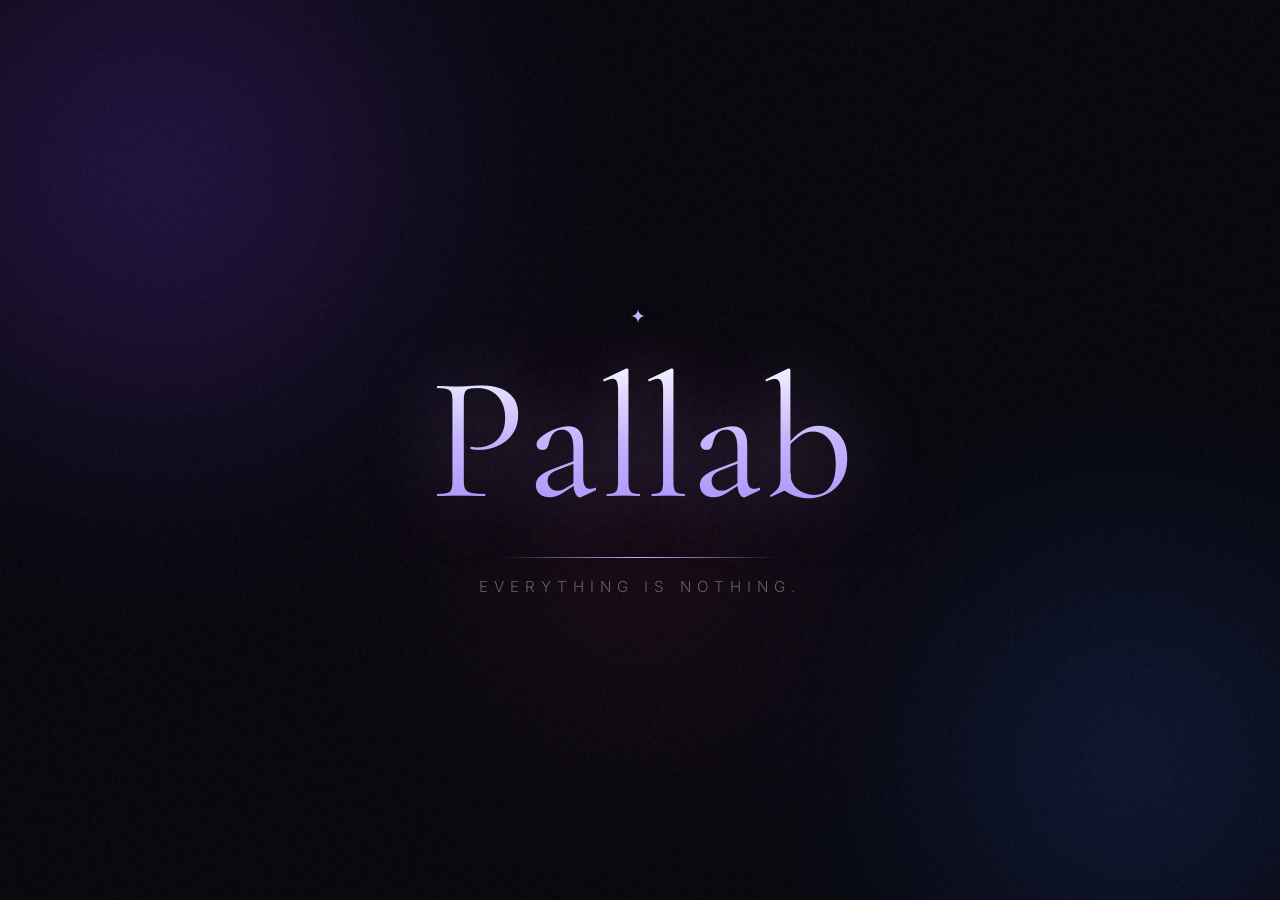
==== commit b6f720ab: "Update index.html" ====
--- a/index.html
+++ b/index.html
@@ -3,7 +3,7 @@
 <head>
   <meta charset="UTF-8">
   <meta name="viewport" content="width=device-width, initial-scale=1.0">
-  <title>Pallab</title>
+  <title>What?</title>
   <link rel="preconnect" href="https://fonts.googleapis.com">
   <link rel="preconnect" href="https://fonts.gstatic.com" crossorigin>
   <link href="https://fonts.googleapis.com/css2?family=Cormorant+Garamond:wght@300;400;500;600&family=Inter:wght@300;400;500&display=swap" rel="stylesheet">
@@ -29,7 +29,7 @@
         <span class="letter">b</span>
       </h1>
       <div class="line"></div>
-      <p class="tagline">just a name.</p>
+      <p class="tagline">everything is nothing.</p>
     </div>
   </main>
 
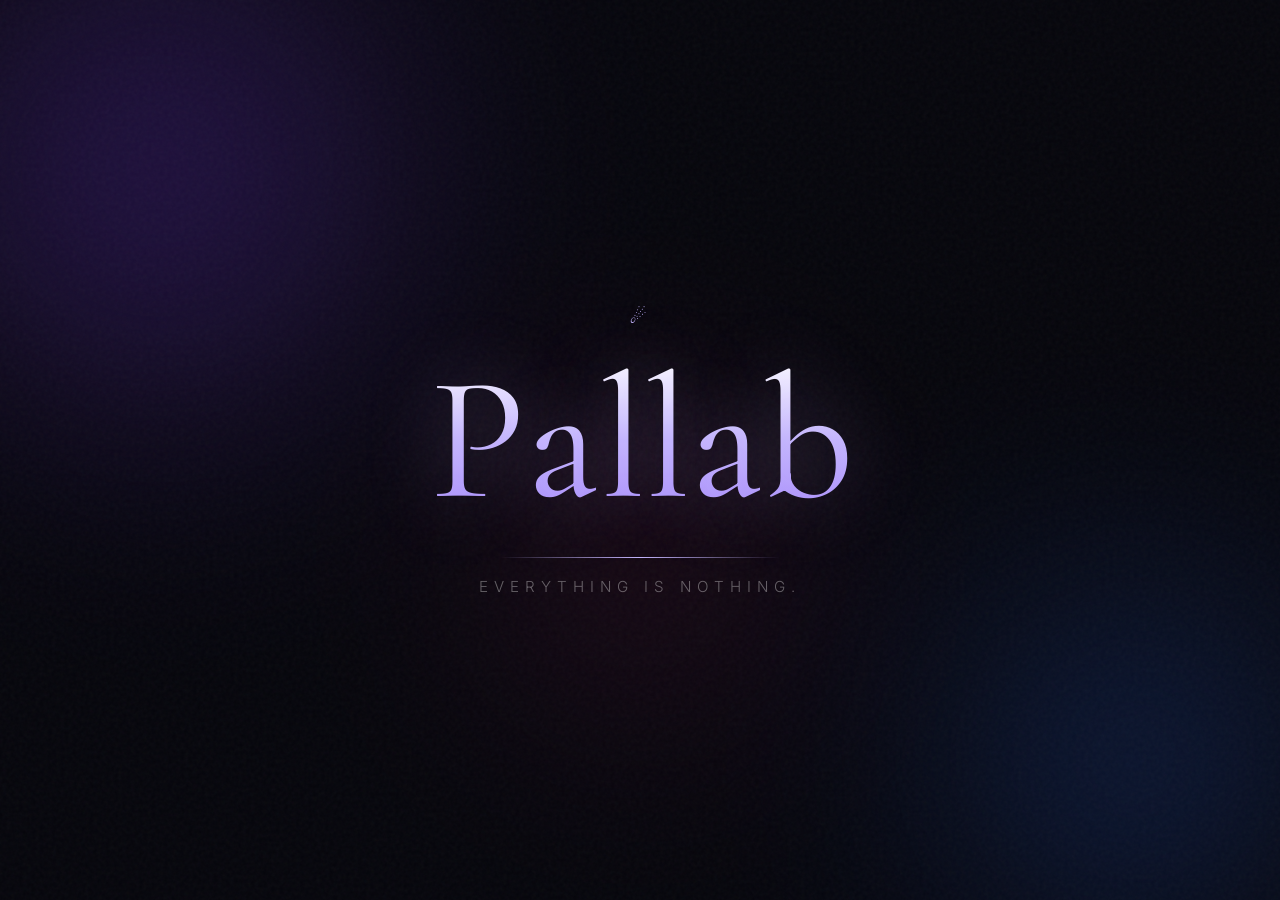
==== commit b4e51366: "Change eyebrow symbol from star to comet" ====
--- a/index.html
+++ b/index.html
@@ -19,7 +19,7 @@
 
   <main class="stage">
     <div class="name-wrap">
-      <p class="eyebrow">✦</p>
+      <p class="eyebrow">☄️</p>
       <h1 class="name" id="name">
         <span class="letter">P</span>
         <span class="letter">a</span>
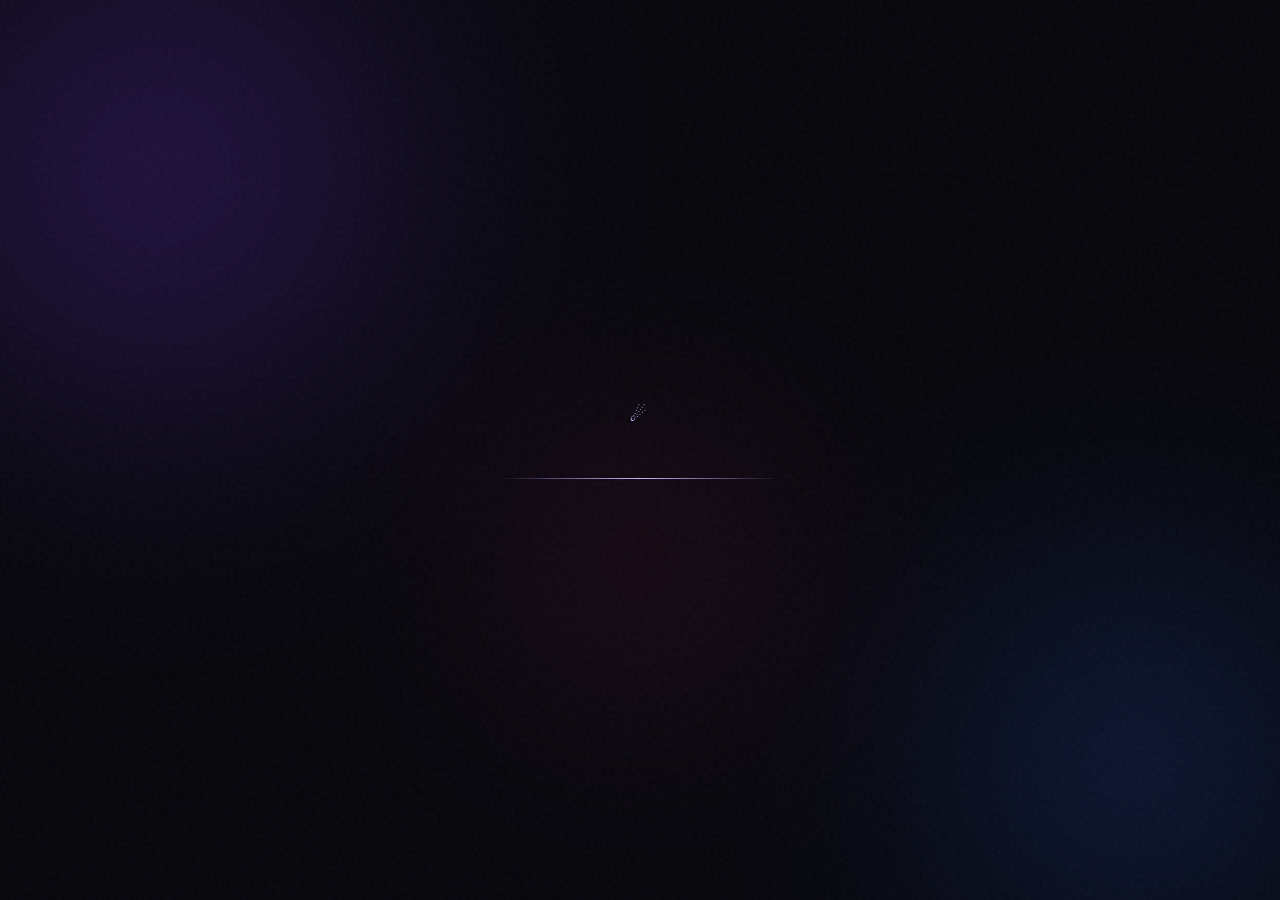
==== commit 374b82a4: "Update index.html" ====
--- a/index.html
+++ b/index.html
@@ -21,15 +21,15 @@
     <div class="name-wrap">
       <p class="eyebrow">☄️</p>
       <h1 class="name" id="name">
-        <span class="letter">P</span>
-        <span class="letter">a</span>
-        <span class="letter">l</span>
-        <span class="letter">l</span>
-        <span class="letter">a</span>
-        <span class="letter">b</span>
+        <span class="letter"> </span>
+        <span class="letter"> </span>
+        <span class="letter"> </span>
+        <span class="letter"> </span>
+        <span class="letter"> </span>
+        <span class="letter"> </span>
       </h1>
       <div class="line"></div>
-      <p class="tagline">everything is nothing.</p>
+      <p class="tagline"> </p>
     </div>
   </main>
 
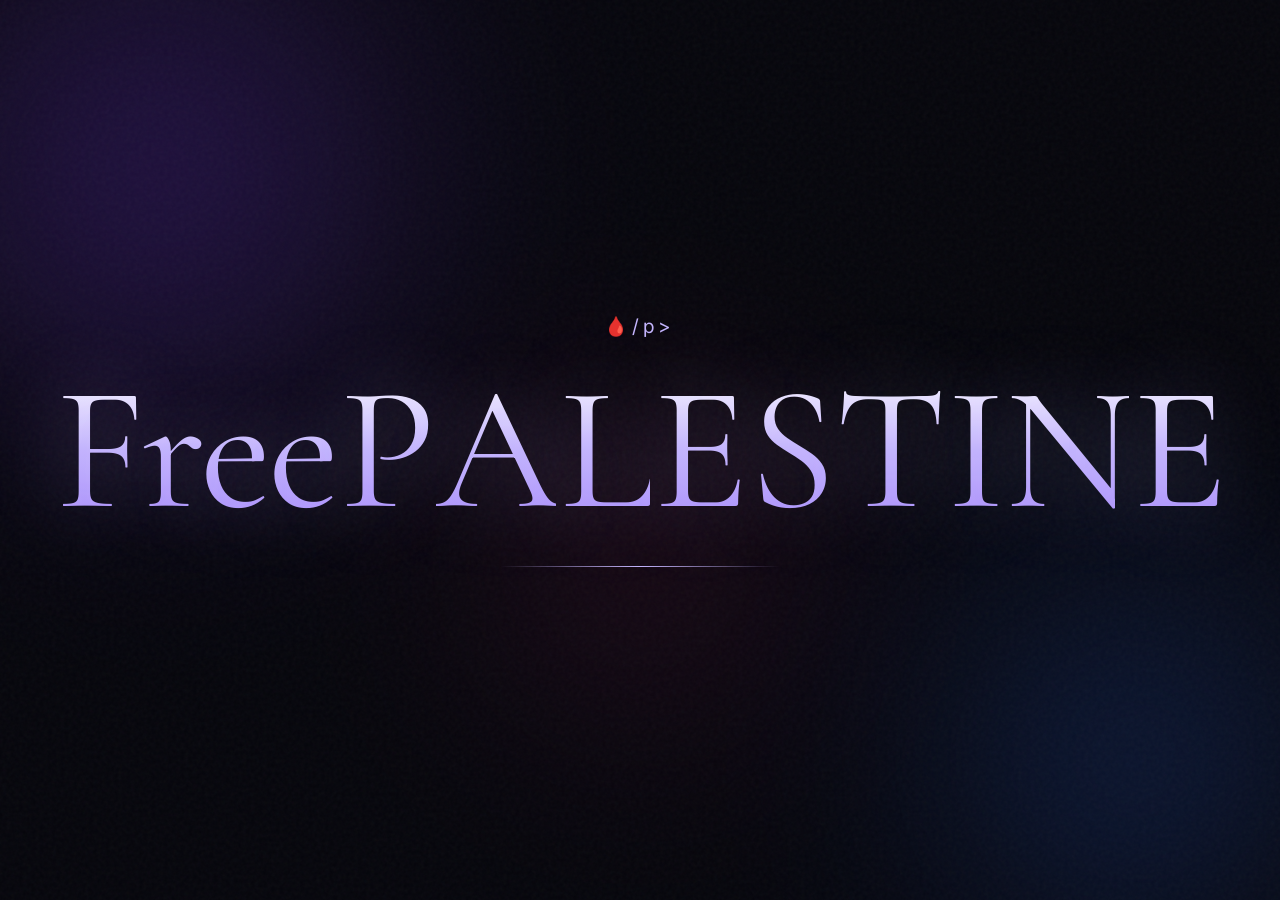
==== commit af983927: "Update index.html" ====
--- a/index.html
+++ b/index.html
@@ -19,14 +19,18 @@
 
   <main class="stage">
     <div class="name-wrap">
-      <p class="eyebrow">☄️</p>
+      <p class="eyebrow">🩸/p>
       <h1 class="name" id="name">
-        <span class="letter"> </span>
-        <span class="letter"> </span>
-        <span class="letter"> </span>
-        <span class="letter"> </span>
-        <span class="letter"> </span>
-        <span class="letter"> </span>
+        <span class="letter">Free</span>
+        <span class="letter">P</span>
+        <span class="letter">A</span>
+        <span class="letter">L</span>
+        <span class="letter">E</span>
+        <span class="letter">S</span>
+        <span class="letter">T</span>
+        <span class="letter">I</span>
+        <span class="letter">N</span>
+        <span class="letter">E</span>
       </h1>
       <div class="line"></div>
       <p class="tagline"> </p>
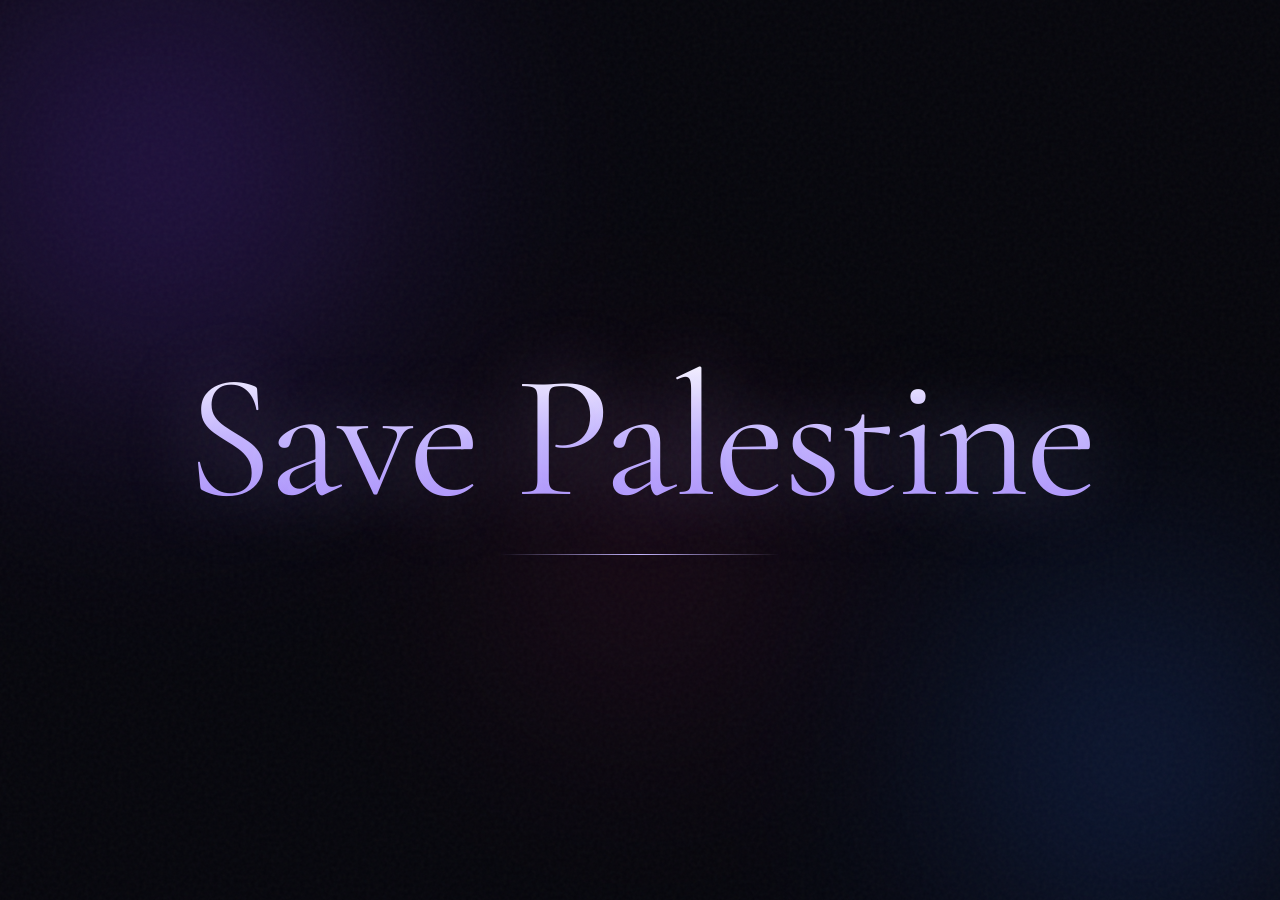
==== commit 35372e3a: "Update index.html" ====
--- a/index.html
+++ b/index.html
@@ -19,18 +19,9 @@
 
   <main class="stage">
     <div class="name-wrap">
-      <p class="eyebrow">🩸/p>
+      <p class="eyebrow"></p>
       <h1 class="name" id="name">
-        <span class="letter">Free</span>
-        <span class="letter">P</span>
-        <span class="letter">A</span>
-        <span class="letter">L</span>
-        <span class="letter">E</span>
-        <span class="letter">S</span>
-        <span class="letter">T</span>
-        <span class="letter">I</span>
-        <span class="letter">N</span>
-        <span class="letter">E</span>
+        <span class="letter">Save Palestine</span>
       </h1>
       <div class="line"></div>
       <p class="tagline"> </p>
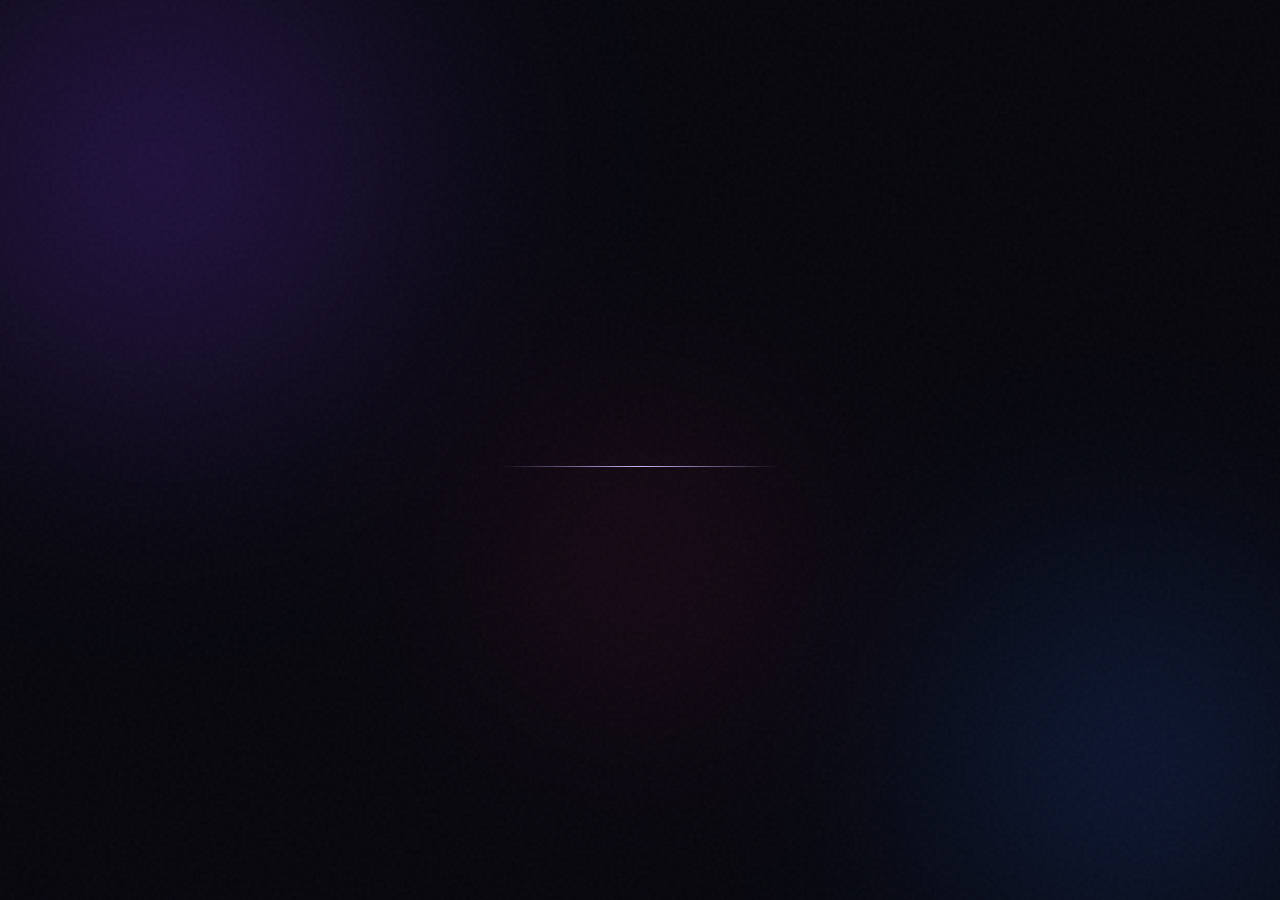
==== commit ecaf49b0: "Remove text from name span in index.html" ====
--- a/index.html
+++ b/index.html
@@ -21,7 +21,7 @@
     <div class="name-wrap">
       <p class="eyebrow"></p>
       <h1 class="name" id="name">
-        <span class="letter">Save Palestine</span>
+        <span class="letter"> </span>
       </h1>
       <div class="line"></div>
       <p class="tagline"> </p>
